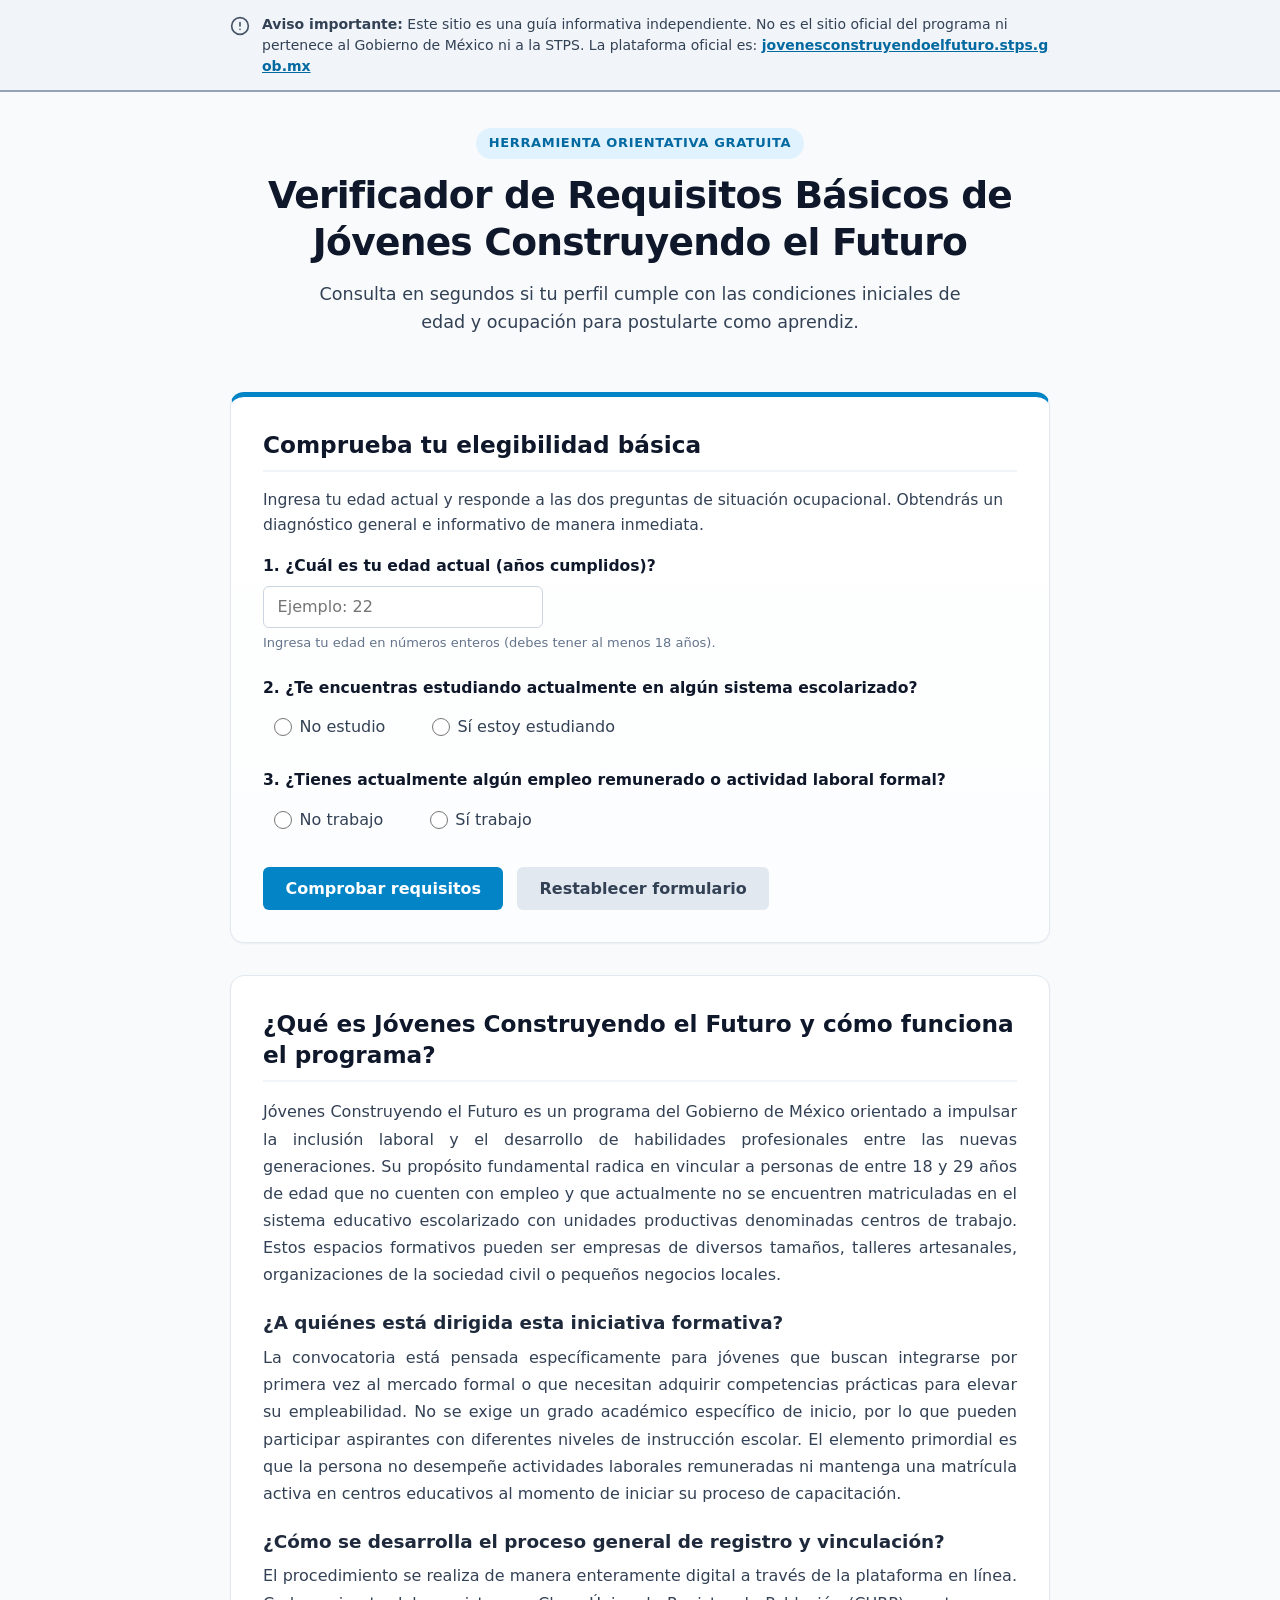
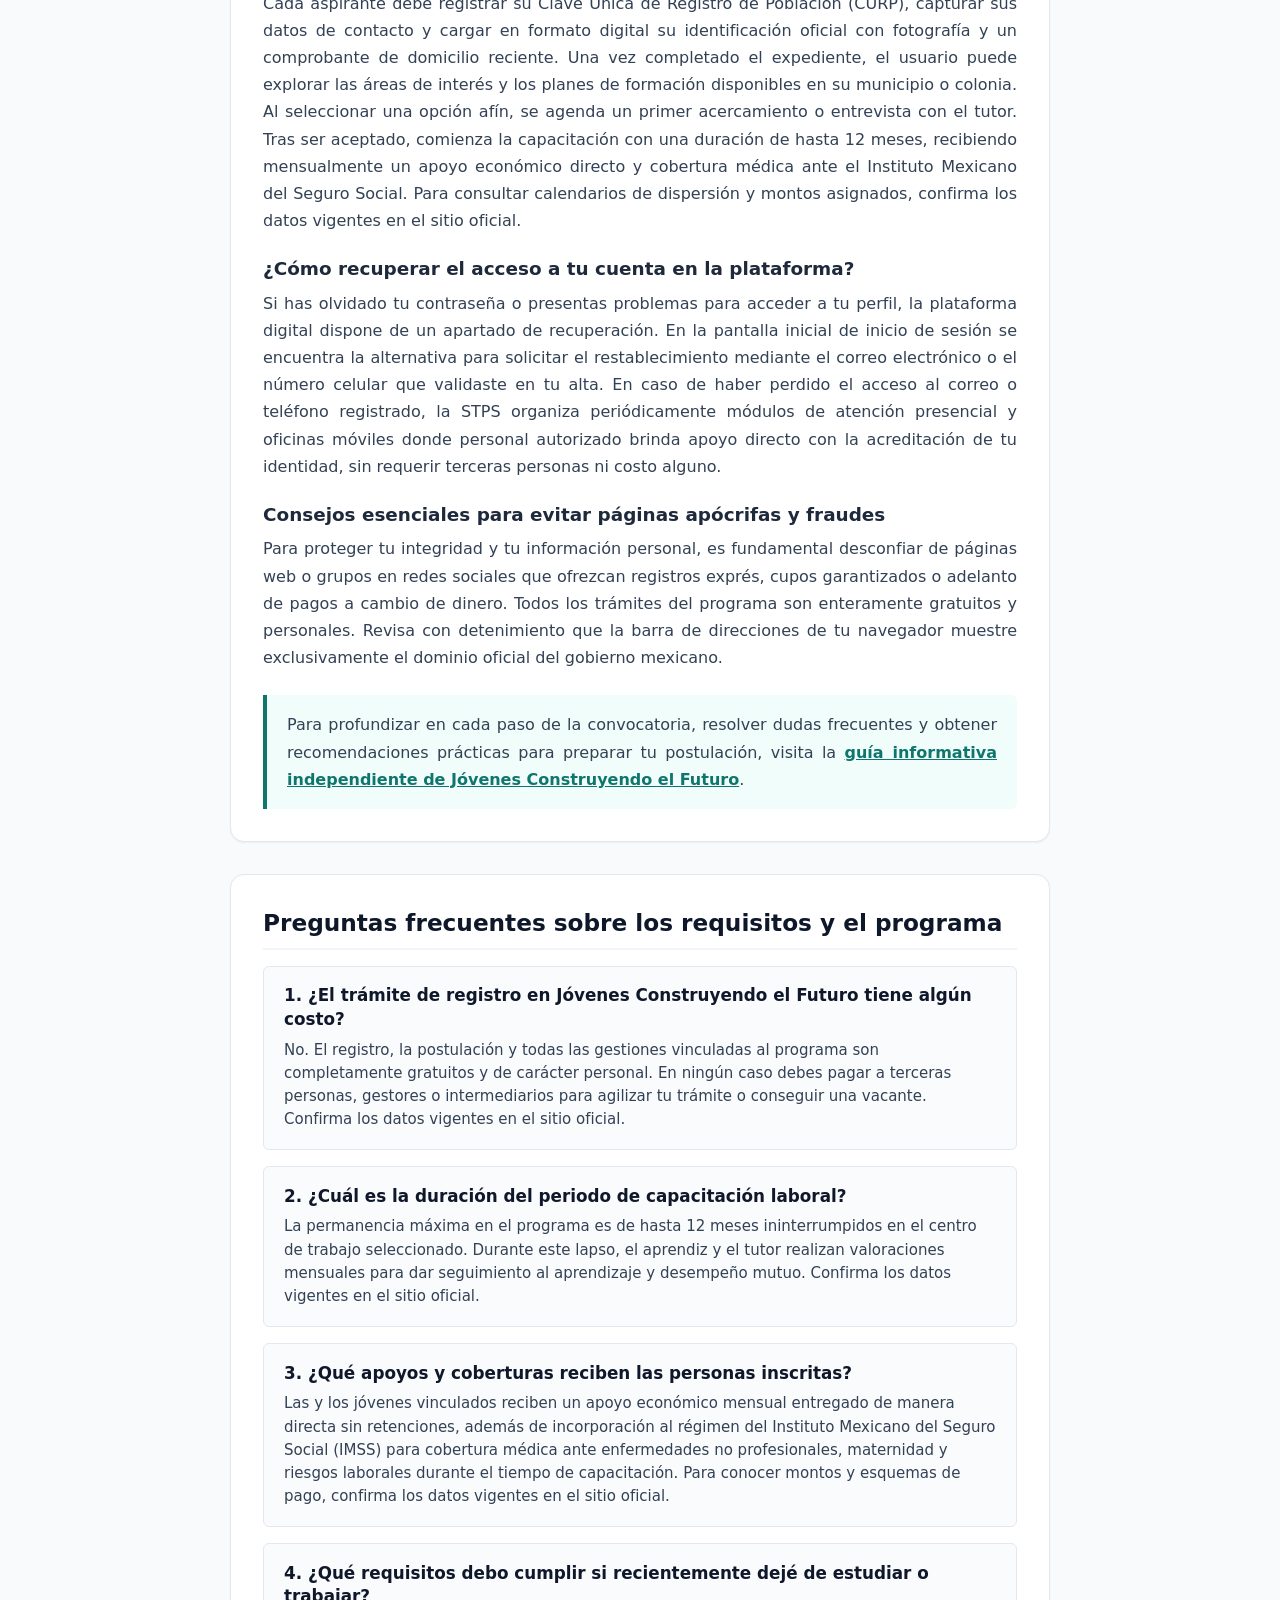
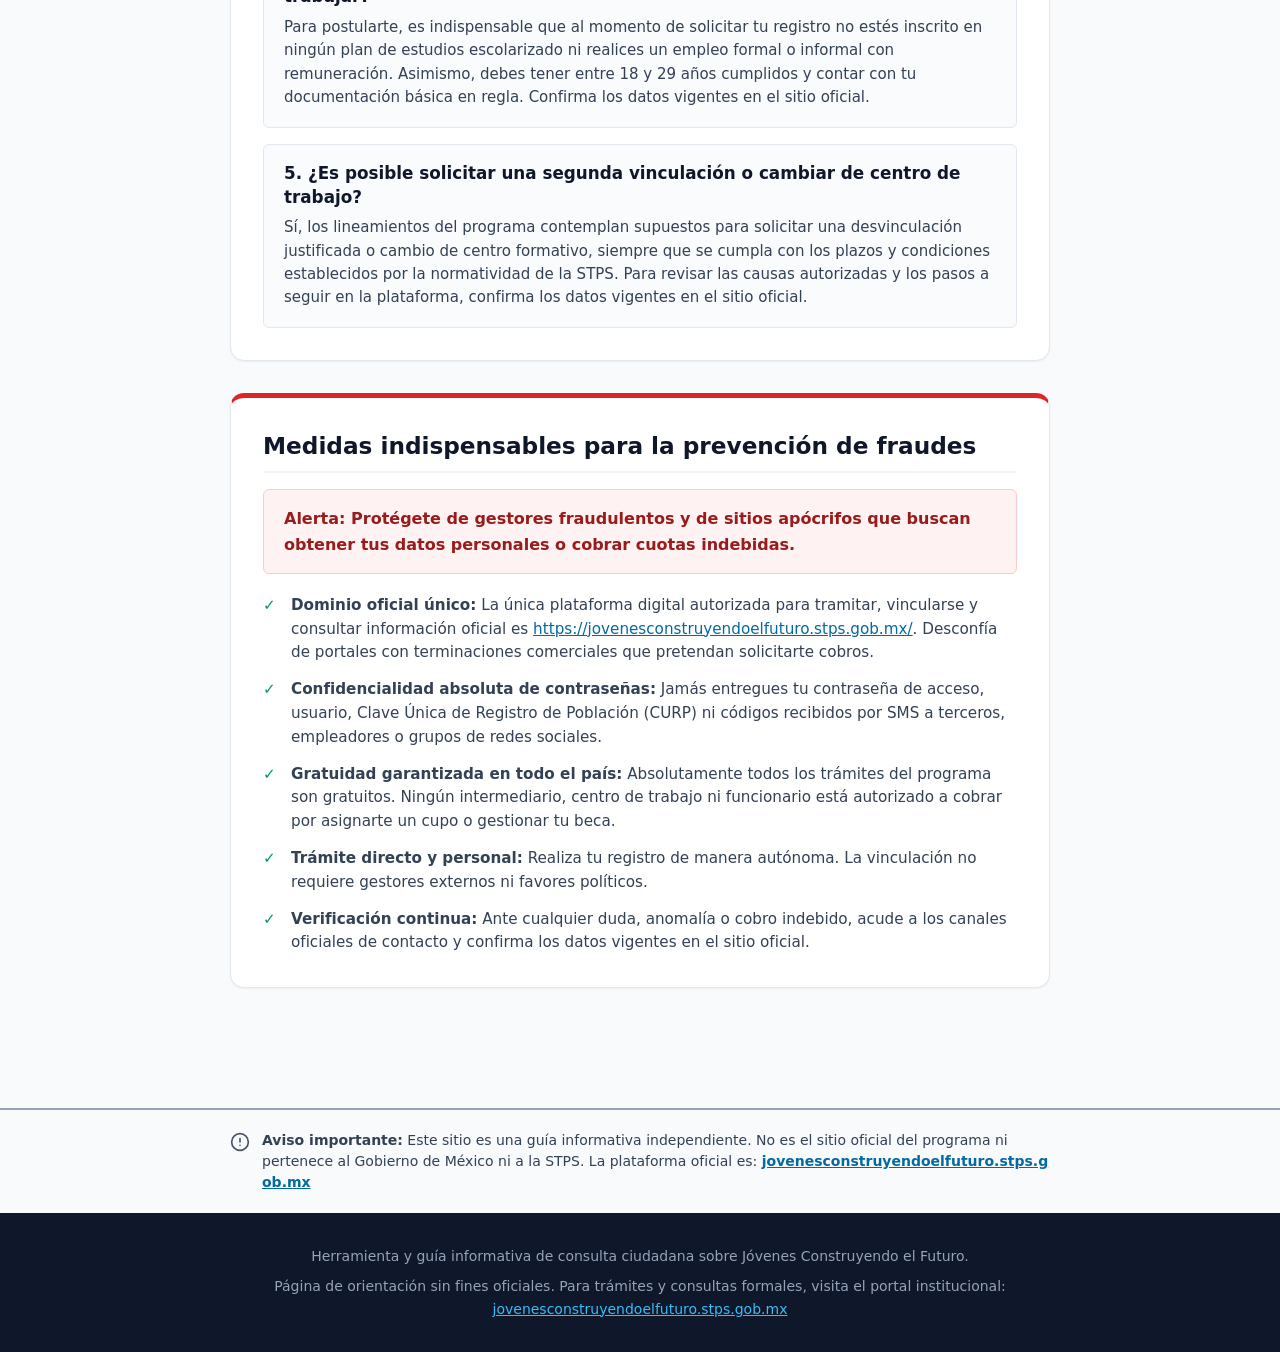
==== index.html @ 76d11125 "Publicacion inicial: verificador de requisitos y guia informativa de JCF" ====
<!DOCTYPE html>
<html lang="es">
<head>
  <meta charset="UTF-8">
  <meta name="viewport" content="width=device-width, initial-scale=1.0">
  <title>Verificador de Requisitos - Jóvenes Construyendo el Futuro</title>
  <meta name="description" content="Comprueba si cumples los requisitos básicos por edad y ocupación para Jóvenes Construyendo el Futuro con esta herramienta informativa y guía paso a paso.">
  <meta name="robots" content="index, follow">
  <link rel="canonical" href="https://jovenesconstruyendoelfuturo.github.io/guia-jovenes-construyendo-el-futuro/">

  <!-- Metadatos Open Graph para redes sociales -->
  <meta property="og:locale" content="es_MX">
  <meta property="og:type" content="website">
  <meta property="og:title" content="Verificador de Requisitos - Jóvenes Construyendo el Futuro">
  <meta property="og:description" content="Comprueba si cumples los requisitos básicos por edad y ocupación para Jóvenes Construyendo el Futuro con esta herramienta informativa y guía paso a paso.">
  <meta property="og:url" content="https://jovenesconstruyendoelfuturo.github.io/guia-jovenes-construyendo-el-futuro/">
  <meta property="og:site_name" content="Guía Independiente de Jóvenes Construyendo el Futuro">

  <link rel="stylesheet" href="style.css">
</head>
<body>

  <!-- Aviso Legal Superior Obligatorio -->
  <aside class="disclaimer-banner disclaimer-top" role="complementary" aria-label="Aviso legal inicial">
    <div class="container">
      <div class="disclaimer-content">
        <svg class="disclaimer-icon" viewBox="0 0 24 24" fill="none" stroke="currentColor" stroke-width="2" stroke-linecap="round" stroke-linejoin="round" aria-hidden="true">
          <circle cx="12" cy="12" r="10"></circle>
          <line x1="12" y1="8" x2="12" y2="12"></line>
          <line x1="12" y1="16" x2="12.01" y2="16"></line>
        </svg>
        <p><strong>Aviso importante:</strong> Este sitio es una guía informativa independiente. No es el sitio oficial del programa ni pertenece al Gobierno de México ni a la STPS. La plataforma oficial es: <a href="https://jovenesconstruyendoelfuturo.stps.gob.mx/" target="_blank" rel="noopener noreferrer">jovenesconstruyendoelfuturo.stps.gob.mx</a></p>
      </div>
    </div>
  </aside>

  <!-- Encabezado Principal -->
  <header class="site-header">
    <div class="container">
      <span class="badge-tag">Herramienta Orientativa Gratuita</span>
      <h1>Verificador de Requisitos Básicos de Jóvenes Construyendo el Futuro</h1>
      <p class="lead">Consulta en segundos si tu perfil cumple con las condiciones iniciales de edad y ocupación para postularte como aprendiz.</p>
    </div>
  </header>

  <!-- Contenido Principal -->
  <main class="site-main">
    <div class="container">

      <!-- Herramienta Interactiva -->
      <section class="content-card tool-card" id="herramienta-verificador" aria-labelledby="titulo-verificador">
        <h2 id="titulo-verificador">Comprueba tu elegibilidad básica</h2>
        <p class="tool-intro">Ingresa tu edad actual y responde a las dos preguntas de situación ocupacional. Obtendrás un diagnóstico general e informativo de manera inmediata.</p>

        <form id="form-verificador" novalidate>
          <div class="form-group">
            <label for="edad" class="form-label">1. ¿Cuál es tu edad actual (años cumplidos)?</label>
            <input type="number" id="edad" name="edad" class="form-input" min="1" max="110" placeholder="Ejemplo: 22" required>
            <span class="form-hint">Ingresa tu edad en números enteros (debes tener al menos 18 años).</span>
          </div>

          <div class="form-group">
            <label class="form-label">2. ¿Te encuentras estudiando actualmente en algún sistema escolarizado?</label>
            <div class="radio-group" role="radiogroup" aria-label="Pregunta sobre estudios actuales">
              <label class="radio-label" for="estudia-no">
                <input type="radio" id="estudia-no" name="estudia" value="no" required> No estudio
              </label>
              <label class="radio-label" for="estudia-si">
                <input type="radio" id="estudia-si" name="estudia" value="si" required> Sí estoy estudiando
              </label>
            </div>
          </div>

          <div class="form-group">
            <label class="form-label">3. ¿Tienes actualmente algún empleo remunerado o actividad laboral formal?</label>
            <div class="radio-group" role="radiogroup" aria-label="Pregunta sobre empleo actual">
              <label class="radio-label" for="trabaja-no">
                <input type="radio" id="trabaja-no" name="trabaja" value="no" required> No trabajo
              </label>
              <label class="radio-label" for="trabaja-si">
                <input type="radio" id="trabaja-si" name="trabaja" value="si" required> Sí trabajo
              </label>
            </div>
          </div>

          <div class="form-actions">
            <button type="submit" class="btn btn-primary" id="btn-comprobar">Comprobar requisitos</button>
            <button type="button" class="btn btn-secondary" id="btn-limpiar">Restablecer formulario</button>
          </div>
        </form>

        <div id="resultado" class="resultado-box" aria-live="polite" hidden></div>
      </section>

      <!-- Guía Explicativa Detallada -->
      <article class="content-card" id="guia-programa" aria-labelledby="titulo-guia">
        <h2 id="titulo-guia">¿Qué es Jóvenes Construyendo el Futuro y cómo funciona el programa?</h2>
        <div class="explainer-text">
          <p>
            Jóvenes Construyendo el Futuro es un programa del Gobierno de México orientado a impulsar la inclusión laboral y el desarrollo de habilidades profesionales entre las nuevas generaciones. Su propósito fundamental radica en vincular a personas de entre 18 y 29 años de edad que no cuenten con empleo y que actualmente no se encuentren matriculadas en el sistema educativo escolarizado con unidades productivas denominadas centros de trabajo. Estos espacios formativos pueden ser empresas de diversos tamaños, talleres artesanales, organizaciones de la sociedad civil o pequeños negocios locales.
          </p>

          <h3>¿A quiénes está dirigida esta iniciativa formativa?</h3>
          <p>
            La convocatoria está pensada específicamente para jóvenes que buscan integrarse por primera vez al mercado formal o que necesitan adquirir competencias prácticas para elevar su empleabilidad. No se exige un grado académico específico de inicio, por lo que pueden participar aspirantes con diferentes niveles de instrucción escolar. El elemento primordial es que la persona no desempeñe actividades laborales remuneradas ni mantenga una matrícula activa en centros educativos al momento de iniciar su proceso de capacitación.
          </p>

          <h3>¿Cómo se desarrolla el proceso general de registro y vinculación?</h3>
          <p>
            El procedimiento se realiza de manera enteramente digital a través de la plataforma en línea. Cada aspirante debe registrar su Clave Única de Registro de Población (CURP), capturar sus datos de contacto y cargar en formato digital su identificación oficial con fotografía y un comprobante de domicilio reciente. Una vez completado el expediente, el usuario puede explorar las áreas de interés y los planes de formación disponibles en su municipio o colonia. Al seleccionar una opción afín, se agenda un primer acercamiento o entrevista con el tutor. Tras ser aceptado, comienza la capacitación con una duración de hasta 12 meses, recibiendo mensualmente un apoyo económico directo y cobertura médica ante el Instituto Mexicano del Seguro Social. Para consultar calendarios de dispersión y montos asignados, confirma los datos vigentes en el sitio oficial.
          </p>

          <h3>¿Cómo recuperar el acceso a tu cuenta en la plataforma?</h3>
          <p>
            Si has olvidado tu contraseña o presentas problemas para acceder a tu perfil, la plataforma digital dispone de un apartado de recuperación. En la pantalla inicial de inicio de sesión se encuentra la alternativa para solicitar el restablecimiento mediante el correo electrónico o el número celular que validaste en tu alta. En caso de haber perdido el acceso al correo o teléfono registrado, la STPS organiza periódicamente módulos de atención presencial y oficinas móviles donde personal autorizado brinda apoyo directo con la acreditación de tu identidad, sin requerir terceras personas ni costo alguno.
          </p>

          <h3>Consejos esenciales para evitar páginas apócrifas y fraudes</h3>
          <p>
            Para proteger tu integridad y tu información personal, es fundamental desconfiar de páginas web o grupos en redes sociales que ofrezcan registros exprés, cupos garantizados o adelanto de pagos a cambio de dinero. Todos los trámites del programa son enteramente gratuitos y personales. Revisa con detenimiento que la barra de direcciones de tu navegador muestre exclusivamente el dominio oficial del gobierno mexicano.
          </p>

          <p class="external-guide-notice">
            Para profundizar en cada paso de la convocatoria, resolver dudas frecuentes y obtener recomendaciones prácticas para preparar tu postulación, visita la <a href="https://jovenesconstruyendoelfuturoguia.com.mx/">guía informativa independiente de Jóvenes Construyendo el Futuro</a>.
          </p>
        </div>
      </article>

      <!-- Preguntas Frecuentes (FAQ) -->
      <section class="content-card" id="preguntas-frecuentes" aria-labelledby="titulo-faq">
        <h2 id="titulo-faq">Preguntas frecuentes sobre los requisitos y el programa</h2>
        <div class="faq-list">
          <article class="faq-item">
            <h3>1. ¿El trámite de registro en Jóvenes Construyendo el Futuro tiene algún costo?</h3>
            <p>No. El registro, la postulación y todas las gestiones vinculadas al programa son completamente gratuitos y de carácter personal. En ningún caso debes pagar a terceras personas, gestores o intermediarios para agilizar tu trámite o conseguir una vacante. Confirma los datos vigentes en el sitio oficial.</p>
          </article>

          <article class="faq-item">
            <h3>2. ¿Cuál es la duración del periodo de capacitación laboral?</h3>
            <p>La permanencia máxima en el programa es de hasta 12 meses ininterrumpidos en el centro de trabajo seleccionado. Durante este lapso, el aprendiz y el tutor realizan valoraciones mensuales para dar seguimiento al aprendizaje y desempeño mutuo. Confirma los datos vigentes en el sitio oficial.</p>
          </article>

          <article class="faq-item">
            <h3>3. ¿Qué apoyos y coberturas reciben las personas inscritas?</h3>
            <p>Las y los jóvenes vinculados reciben un apoyo económico mensual entregado de manera directa sin retenciones, además de incorporación al régimen del Instituto Mexicano del Seguro Social (IMSS) para cobertura médica ante enfermedades no profesionales, maternidad y riesgos laborales durante el tiempo de capacitación. Para conocer montos y esquemas de pago, confirma los datos vigentes en el sitio oficial.</p>
          </article>

          <article class="faq-item">
            <h3>4. ¿Qué requisitos debo cumplir si recientemente dejé de estudiar o trabajar?</h3>
            <p>Para postularte, es indispensable que al momento de solicitar tu registro no estés inscrito en ningún plan de estudios escolarizado ni realices un empleo formal o informal con remuneración. Asimismo, debes tener entre 18 y 29 años cumplidos y contar con tu documentación básica en regla. Confirma los datos vigentes en el sitio oficial.</p>
          </article>

          <article class="faq-item">
            <h3>5. ¿Es posible solicitar una segunda vinculación o cambiar de centro de trabajo?</h3>
            <p>Sí, los lineamientos del programa contemplan supuestos para solicitar una desvinculación justificada o cambio de centro formativo, siempre que se cumpla con los plazos y condiciones establecidos por la normatividad de la STPS. Para revisar las causas autorizadas y los pasos a seguir en la plataforma, confirma los datos vigentes en el sitio oficial.</p>
          </article>
        </div>
      </section>

      <!-- Prevención de Fraudes -->
      <section class="content-card fraud-card" id="prevencion-fraudes" aria-labelledby="titulo-fraude">
        <h2 id="titulo-fraude">Medidas indispensables para la prevención de fraudes</h2>
        <div class="fraud-alert-box">
          <p>Alerta: Protégete de gestores fraudulentos y de sitios apócrifos que buscan obtener tus datos personales o cobrar cuotas indebidas.</p>
        </div>
        <ul class="security-points">
          <li><strong>Dominio oficial único:</strong> La única plataforma digital autorizada para tramitar, vincularse y consultar información oficial es <a href="https://jovenesconstruyendoelfuturo.stps.gob.mx/" target="_blank" rel="noopener noreferrer">https://jovenesconstruyendoelfuturo.stps.gob.mx/</a>. Desconfía de portales con terminaciones comerciales que pretendan solicitarte cobros.</li>
          <li><strong>Confidencialidad absoluta de contraseñas:</strong> Jamás entregues tu contraseña de acceso, usuario, Clave Única de Registro de Población (CURP) ni códigos recibidos por SMS a terceros, empleadores o grupos de redes sociales.</li>
          <li><strong>Gratuidad garantizada en todo el país:</strong> Absolutamente todos los trámites del programa son gratuitos. Ningún intermediario, centro de trabajo ni funcionario está autorizado a cobrar por asignarte un cupo o gestionar tu beca.</li>
          <li><strong>Trámite directo y personal:</strong> Realiza tu registro de manera autónoma. La vinculación no requiere gestores externos ni favores políticos.</li>
          <li><strong>Verificación continua:</strong> Ante cualquier duda, anomalía o cobro indebido, acude a los canales oficiales de contacto y confirma los datos vigentes en el sitio oficial.</li>
        </ul>
      </section>

    </div>
  </main>

  <!-- Aviso Legal Inferior Obligatorio -->
  <aside class="disclaimer-banner disclaimer-bottom" role="complementary" aria-label="Aviso legal final">
    <div class="container">
      <div class="disclaimer-content">
        <svg class="disclaimer-icon" viewBox="0 0 24 24" fill="none" stroke="currentColor" stroke-width="2" stroke-linecap="round" stroke-linejoin="round" aria-hidden="true">
          <circle cx="12" cy="12" r="10"></circle>
          <line x1="12" y1="8" x2="12" y2="12"></line>
          <line x1="12" y1="16" x2="12.01" y2="16"></line>
        </svg>
        <p><strong>Aviso importante:</strong> Este sitio es una guía informativa independiente. No es el sitio oficial del programa ni pertenece al Gobierno de México ni a la STPS. La plataforma oficial es: <a href="https://jovenesconstruyendoelfuturo.stps.gob.mx/" target="_blank" rel="noopener noreferrer">jovenesconstruyendoelfuturo.stps.gob.mx</a></p>
      </div>
    </div>
  </aside>

  <!-- Pie de Página -->
  <footer class="site-footer">
    <div class="container">
      <p>Herramienta y guía informativa de consulta ciudadana sobre Jóvenes Construyendo el Futuro.</p>
      <p>Página de orientación sin fines oficiales. Para trámites y consultas formales, visita el portal institucional: <a href="https://jovenesconstruyendoelfuturo.stps.gob.mx/" target="_blank" rel="noopener noreferrer">jovenesconstruyendoelfuturo.stps.gob.mx</a></p>
    </div>
  </footer>

  <!-- Script Vanilla JavaScript sin librerías externas -->
  <script>
    (function() {
      'use strict';

      var form = document.getElementById('form-verificador');
      var edadInput = document.getElementById('edad');
      var resultadoBox = document.getElementById('resultado');
      var btnLimpiar = document.getElementById('btn-limpiar');

      if (!form || !edadInput || !resultadoBox) return;

      form.addEventListener('submit', function(e) {
        e.preventDefault();

        var edadVal = parseInt(edadInput.value.trim(), 10);
        var estudiaEl = document.querySelector('input[name="estudia"]:checked');
        var trabajaEl = document.querySelector('input[name="trabaja"]:checked');

        if (isNaN(edadVal) || edadVal <= 0) {
          mostrarResultado('atencion', 'Por favor, ingresa una edad válida en años cumplidos.', 'Escribe tu edad numérica en el primer campo para poder realizar la comprobación orientativa.');
          edadInput.focus();
          return;
        }

        if (!estudiaEl) {
          mostrarResultado('atencion', 'Falta responder la pregunta sobre estudios.', 'Indica si actualmente te encuentras cursando estudios escolarizados seleccionando Sí o No.');
          return;
        }

        if (!trabajaEl) {
          mostrarResultado('atencion', 'Falta responder la pregunta sobre empleo.', 'Indica si actualmente cuentas con un empleo formal o remunerado seleccionando Sí o No.');
          return;
        }

        var estudia = estudiaEl.value;
        var trabaja = trabajaEl.value;

        // Evaluación de reglas de requisitos
        if (edadVal < 18) {
          mostrarResultado('no-cumple',
            'No cumples con el requisito mínimo de edad',
            'El programa Jóvenes Construyendo el Futuro está dirigido exclusivamente a personas a partir de los 18 años cumplidos. Si estás próximo a cumplirlos, te sugerimos esperar y preparar con anticipación tus documentos oficiales (CURP, identificación y comprobante de domicilio). Recuerda que este resultado es meramente orientativo; confirma los datos vigentes en el sitio oficial.');
        } else if (edadVal > 29) {
          mostrarResultado('no-cumple',
            'Superas el límite de edad del programa',
            'El rango de edad legalmente establecido para participar comprende de los 18 hasta los 29 años cumplidos al momento del registro. Si superas este límite, te recomendamos consultar otras opciones de capacitación y fomento al empleo coordinadas por el Servicio Nacional de Empleo y la STPS. Este resultado es meramente orientativo; confirma los datos vigentes en el sitio oficial.');
        } else if (estudia === 'si' && trabaja === 'si') {
          mostrarResultado('atencion',
            'Condición de ocupación actual no coincidente',
            'Uno de los pilares del programa es apoyar a jóvenes que en este momento no cuenten con empleo y que tampoco se encuentren estudiando. Al manifestar que estudias y trabajas, tu situación no coincide con las bases de la convocatoria. Si tu estatus cambia en el futuro, confirma los datos vigentes en el sitio oficial.');
        } else if (estudia === 'si') {
          mostrarResultado('atencion',
            'Actualmente te encuentras cursando estudios',
            'El esquema de formación en centros de trabajo requiere disponibilidad presencial y está dirigido a jóvenes fuera del sistema educativo escolarizado. Si estás cerca de concluir tus estudios o graduarte, podrás postularte una vez que ya no tengas matrícula activa. Ten en cuenta que este resultado es meramente orientativo; confirma los datos vigentes en el sitio oficial.');
        } else if (trabaja === 'si') {
          mostrarResultado('atencion',
            'Actualmente cuentas con empleo remunerado',
            'El programa tiene como objetivo brindar una oportunidad de vinculación a quienes carecen de un empleo formal o remunerado. Al encontrarte trabajando actualmente, no reúnes el criterio de ocupación requerido. Si en algún momento tu condición laboral cambia, confirma los datos vigentes en el sitio oficial.');
        } else {
          // edadVal entre 18 y 29, no estudia y no trabaja
          mostrarResultado('cumple',
            '¡Aparentemente cumples con el perfil básico inicial!',
            'Cumples con los tres criterios fundamentales de ingreso: tienes entre 18 y 29 años cumplidos y no estás estudiando ni trabajando en este momento. Ten presente que este resultado es exclusivamente orientativo y no garantiza la aceptación o asignación de una vacante. Para continuar tu proceso, deberás contar con tu documentación oficial en regla y formalizar tu registro de manera directa en la plataforma autorizada. Confirma los datos vigentes en el sitio oficial antes de iniciar cualquier trámite.');
        }
      });

      btnLimpiar.addEventListener('click', function() {
        form.reset();
        resultadoBox.hidden = true;
        resultadoBox.className = 'resultado-box';
        resultadoBox.innerHTML = '';
        edadInput.focus();
      });

      function mostrarResultado(tipo, titulo, mensaje) {
        resultadoBox.hidden = false;
        resultadoBox.className = 'resultado-box ' + tipo;
        resultadoBox.innerHTML =
          '<div class="resultado-header">' +
            (tipo === 'cumple' ? '✓ ' : (tipo === 'atencion' ? '⚠ ' : '✕ ')) +
            titulo +
          '</div>' +
          '<div class="resultado-body">' + mensaje + '</div>' +
          '<div class="resultado-disclaimer">Nota informativa: Este resultado es meramente orientativo y carece de validez legal. Los requisitos, convocatorias y trámites deben validarse directamente en <a href="https://jovenesconstruyendoelfuturo.stps.gob.mx/" target="_blank" rel="noopener noreferrer">jovenesconstruyendoelfuturo.stps.gob.mx</a>.</div>';

        resultadoBox.scrollIntoView({ behavior: 'smooth', block: 'nearest' });
      }
    })();
  </script>
</body>
</html>
---- style.css ----
/* ==========================================================================
   Verificador de Requisitos - Jóvenes Construyendo el Futuro
   Estilos CSS puros, accesibles, responsivos y sin librerías externas.
   ========================================================================== */

:root {
  --bg-page: #f8fafc;
  --bg-card: #ffffff;
  --border-light: #e2e8f0;
  --border-medium: #cbd5e1;
  --text-main: #0f172a;
  --text-secondary: #334155;
  --text-muted: #64748b;
  --color-primary: #0284c7;
  --color-primary-hover: #0369a1;
  --color-accent: #0f766e;
  --color-accent-light: #f0fdfa;
  --banner-bg: #f1f5f9;
  --banner-border: #94a3b8;
  --success-bg: #f0fdf4;
  --success-border: #86efac;
  --success-text: #14532d;
  --warning-bg: #fffbeb;
  --warning-border: #fcd34d;
  --warning-text: #78350f;
  --error-bg: #fef2f2;
  --error-border: #fca5a5;
  --error-text: #7f1d1d;
  --shadow-sm: 0 1px 2px 0 rgba(0, 0, 0, 0.05);
  --shadow-md: 0 4px 6px -1px rgba(0, 0, 0, 0.08), 0 2px 4px -2px rgba(0, 0, 0, 0.06);
  --shadow-lg: 0 10px 15px -3px rgba(0, 0, 0, 0.08), 0 4px 6px -4px rgba(0, 0, 0, 0.04);
  --radius-sm: 6px;
  --radius-md: 10px;
  --radius-lg: 14px;
  --max-width: 860px;
  --font-stack: system-ui, -apple-system, "Segoe UI", Roboto, "Helvetica Neue", Arial, sans-serif;
}

*, *::before, *::after {
  box-sizing: border-box;
  margin: 0;
  padding: 0;
}

html {
  font-family: var(--font-stack);
  font-size: 16px;
  line-height: 1.6;
  color: var(--text-main);
  background-color: var(--bg-page);
  scroll-behavior: smooth;
  -webkit-text-size-adjust: 100%;
}

body {
  min-height: 100vh;
  display: flex;
  flex-direction: column;
}

/* ==========================================================================
   Contenedor y estructura general
   ========================================================================== */

.container {
  width: 100%;
  max-width: var(--max-width);
  margin-left: auto;
  margin-right: auto;
  padding-left: 1.25rem;
  padding-right: 1.25rem;
}

main.site-main {
  flex: 1 0 auto;
  padding-top: 2rem;
  padding-bottom: 3.5rem;
}

/* ==========================================================================
   Avisos legales / Disclaimers (Superior e Inferior)
   ========================================================================== */

.disclaimer-banner {
  background-color: var(--banner-bg);
  border-bottom: 2px solid var(--banner-border);
  padding: 0.85rem 0;
  font-size: 0.875rem;
  color: var(--text-secondary);
}

.disclaimer-banner.disclaimer-bottom {
  border-top: 2px solid var(--banner-border);
  border-bottom: none;
  background-color: #f8fafc;
  padding: 1.25rem 0;
  margin-top: 2rem;
}

.disclaimer-content {
  display: flex;
  align-items: flex-start;
  gap: 0.75rem;
  line-height: 1.5;
}

.disclaimer-icon {
  flex-shrink: 0;
  width: 20px;
  height: 20px;
  margin-top: 2px;
  color: #475569;
}

.disclaimer-banner a {
  color: var(--color-primary-hover);
  text-decoration: underline;
  word-break: break-all;
  font-weight: 600;
}

.disclaimer-banner a:hover,
.disclaimer-banner a:focus-visible {
  color: var(--color-accent);
}

/* ==========================================================================
   Cabecera de la página
   ========================================================================== */

.site-header {
  padding: 2.25rem 0 1.5rem 0;
  text-align: center;
}

.badge-tag {
  display: inline-block;
  padding: 0.3rem 0.8rem;
  background-color: #e0f2fe;
  color: #0369a1;
  font-size: 0.8125rem;
  font-weight: 700;
  text-transform: uppercase;
  letter-spacing: 0.05em;
  border-radius: 9999px;
  margin-bottom: 0.85rem;
}

.site-header h1 {
  font-size: clamp(1.65rem, 4vw, 2.35rem);
  font-weight: 800;
  line-height: 1.25;
  color: #0f172a;
  margin-bottom: 0.85rem;
  letter-spacing: -0.02em;
}

.site-header .lead {
  font-size: 1.1rem;
  color: var(--text-secondary);
  max-width: 680px;
  margin: 0 auto;
}

/* ==========================================================================
   Tarjetas de contenido y secciones
   ========================================================================== */

.content-card {
  background-color: var(--bg-card);
  border: 1px solid var(--border-light);
  border-radius: var(--radius-lg);
  padding: 2rem;
  margin-bottom: 2rem;
  box-shadow: var(--shadow-sm);
  transition: box-shadow 0.2s ease;
}

.content-card:hover {
  box-shadow: var(--shadow-md);
}

.content-card h2 {
  font-size: 1.45rem;
  font-weight: 700;
  color: #0f172a;
  margin-bottom: 1rem;
  line-height: 1.35;
  border-bottom: 2px solid #f1f5f9;
  padding-bottom: 0.6rem;
}

.content-card h3 {
  font-size: 1.15rem;
  font-weight: 600;
  color: #1e293b;
  margin-top: 1.35rem;
  margin-bottom: 0.5rem;
  line-height: 1.4;
}

.content-card p {
  margin-bottom: 1rem;
  color: var(--text-secondary);
}

.content-card p:last-child {
  margin-bottom: 0;
}

/* ==========================================================================
   Herramienta: Verificador interactivo
   ========================================================================== */

.tool-card {
  border-top: 5px solid var(--color-primary);
  background: linear-gradient(to bottom, #ffffff, #fcfdfe);
}

.tool-intro {
  margin-bottom: 1.5rem;
  color: var(--text-secondary);
  font-size: 0.975rem;
}

.form-group {
  margin-bottom: 1.35rem;
}

.form-label {
  display: block;
  font-weight: 600;
  font-size: 0.975rem;
  color: var(--text-main);
  margin-bottom: 0.45rem;
}

.form-input {
  width: 100%;
  max-width: 280px;
  padding: 0.65rem 0.85rem;
  font-size: 1rem;
  font-family: inherit;
  color: var(--text-main);
  background-color: #ffffff;
  border: 1.5px solid var(--border-medium);
  border-radius: var(--radius-sm);
  transition: border-color 0.15s ease, box-shadow 0.15s ease;
}

.form-input:focus {
  outline: none;
  border-color: var(--color-primary);
  box-shadow: 0 0 0 3px rgba(2, 132, 199, 0.2);
}

.form-hint {
  display: block;
  font-size: 0.8125rem;
  color: var(--text-muted);
  margin-top: 0.35rem;
}

.radio-group {
  display: flex;
  gap: 1.5rem;
  margin-top: 0.35rem;
}

.radio-label {
  display: inline-flex;
  align-items: center;
  gap: 0.45rem;
  font-weight: 500;
  color: var(--text-secondary);
  cursor: pointer;
  padding: 0.35rem 0.65rem;
  border-radius: var(--radius-sm);
  border: 1px solid transparent;
  transition: background-color 0.15s ease;
}

.radio-label:hover {
  background-color: #f1f5f9;
}

.radio-label input[type="radio"] {
  width: 18px;
  height: 18px;
  accent-color: var(--color-primary);
  cursor: pointer;
}

.form-actions {
  display: flex;
  flex-wrap: wrap;
  gap: 0.85rem;
  margin-top: 1.75rem;
}

.btn {
  display: inline-flex;
  align-items: center;
  justify-content: center;
  padding: 0.75rem 1.4rem;
  font-size: 1rem;
  font-weight: 600;
  font-family: inherit;
  border-radius: var(--radius-sm);
  cursor: pointer;
  border: none;
  transition: background-color 0.15s ease, transform 0.1s ease, box-shadow 0.15s ease;
}

.btn-primary {
  background-color: var(--color-primary);
  color: #ffffff;
}

.btn-primary:hover {
  background-color: var(--color-primary-hover);
  box-shadow: var(--shadow-sm);
}

.btn-primary:active {
  transform: translateY(1px);
}

.btn-secondary {
  background-color: #e2e8f0;
  color: var(--text-secondary);
}

.btn-secondary:hover {
  background-color: #cbd5e1;
}

/* ==========================================================================
   Caja de resultados del verificador
   ========================================================================== */

.resultado-box {
  margin-top: 1.5rem;
  padding: 1.25rem 1.5rem;
  border-radius: var(--radius-md);
  border-width: 1.5px;
  border-style: solid;
  animation: fadeIn 0.25s ease-in;
}

@keyframes fadeIn {
  from { opacity: 0; transform: translateY(-4px); }
  to { opacity: 1; transform: translateY(0); }
}

.resultado-box.cumple {
  background-color: var(--success-bg);
  border-color: var(--success-border);
  color: var(--success-text);
}

.resultado-box.atencion {
  background-color: var(--warning-bg);
  border-color: var(--warning-border);
  color: var(--warning-text);
}

.resultado-box.no-cumple {
  background-color: var(--error-bg);
  border-color: var(--error-border);
  color: var(--error-text);
}

.resultado-header {
  font-size: 1.15rem;
  font-weight: 700;
  margin-bottom: 0.5rem;
  display: flex;
  align-items: center;
  gap: 0.5rem;
}

.resultado-body {
  font-size: 0.95rem;
  line-height: 1.55;
  margin-bottom: 0.75rem;
}

.resultado-disclaimer {
  font-size: 0.8125rem;
  font-style: italic;
  border-top: 1px dashed currentColor;
  padding-top: 0.5rem;
  opacity: 0.9;
}

/* ==========================================================================
   Sección explicativa y enlace editorial
   ========================================================================== */

.explainer-text p {
  text-align: justify;
  text-justify: inter-word;
  line-height: 1.7;
  font-size: 1rem;
}

.external-guide-notice {
  background-color: var(--color-accent-light);
  border-left: 4px solid var(--color-accent);
  padding: 1rem 1.25rem;
  border-radius: 0 var(--radius-sm) var(--radius-sm) 0;
  margin-top: 1.5rem;
  font-size: 0.975rem;
}

.external-guide-notice a {
  color: var(--color-accent);
  font-weight: 700;
  text-decoration: underline;
}

.external-guide-notice a:hover,
.external-guide-notice a:focus-visible {
  color: #115e59;
}

/* ==========================================================================
   Preguntas frecuentes (FAQ)
   ========================================================================== */

.faq-list {
  display: flex;
  flex-direction: column;
  gap: 1rem;
}

.faq-item {
  border: 1px solid var(--border-light);
  border-radius: var(--radius-sm);
  background-color: #fafbfc;
  padding: 1.1rem 1.25rem;
}

.faq-item h3 {
  font-size: 1.05rem;
  font-weight: 700;
  color: #0f172a;
  margin-top: 0;
  margin-bottom: 0.45rem;
}

.faq-item p {
  font-size: 0.9375rem;
  color: var(--text-secondary);
  line-height: 1.55;
  margin-bottom: 0;
}

/* ==========================================================================
   Sección de Prevención de Fraudes
   ========================================================================== */

.fraud-card {
  border-top: 5px solid #dc2626;
  background: #ffffff;
}

.fraud-alert-box {
  background-color: #fef2f2;
  border: 1px solid #fecaca;
  border-radius: var(--radius-sm);
  padding: 1rem 1.25rem;
  margin-bottom: 1.25rem;
}

.fraud-alert-box p {
  color: #991b1b;
  font-weight: 600;
  margin-bottom: 0;
}

.security-points {
  list-style: none;
  display: flex;
  flex-direction: column;
  gap: 0.85rem;
  margin-top: 1rem;
}

.security-points li {
  position: relative;
  padding-left: 1.75rem;
  font-size: 0.95rem;
  color: var(--text-secondary);
  line-height: 1.55;
}

.security-points li::before {
  content: "✓";
  position: absolute;
  left: 0;
  top: 0;
  color: #059669;
  font-weight: 800;
}

.security-points a {
  color: var(--color-primary-hover);
  text-decoration: underline;
  word-break: break-all;
}

/* ==========================================================================
   Pie de página
   ========================================================================== */

.site-footer {
  background-color: #0f172a;
  color: #94a3b8;
  font-size: 0.875rem;
  padding: 2rem 0;
  text-align: center;
}

.site-footer p {
  margin-bottom: 0.5rem;
}

.site-footer p:last-child {
  margin-bottom: 0;
}

.site-footer a {
  color: #38bdf8;
  text-decoration: underline;
}

.site-footer a:hover,
.site-footer a:focus-visible {
  color: #7dd3fc;
}

/* ==========================================================================
   Accesibilidad y Estados de Foco
   ========================================================================== */

:focus-visible {
  outline: 3px solid var(--color-primary);
  outline-offset: 2px;
}

/* ==========================================================================
   Responsividad móvil
   ========================================================================== */

@media (max-width: 640px) {
  .content-card {
    padding: 1.35rem 1rem;
  }

  .site-header {
    padding: 1.5rem 0 1rem 0;
  }

  .form-input {
    max-width: 100%;
  }

  .radio-group {
    flex-direction: column;
    gap: 0.5rem;
  }

  .form-actions {
    flex-direction: column;
  }

  .btn {
    width: 100%;
  }

  .disclaimer-content {
    flex-direction: column;
    gap: 0.35rem;
  }
}
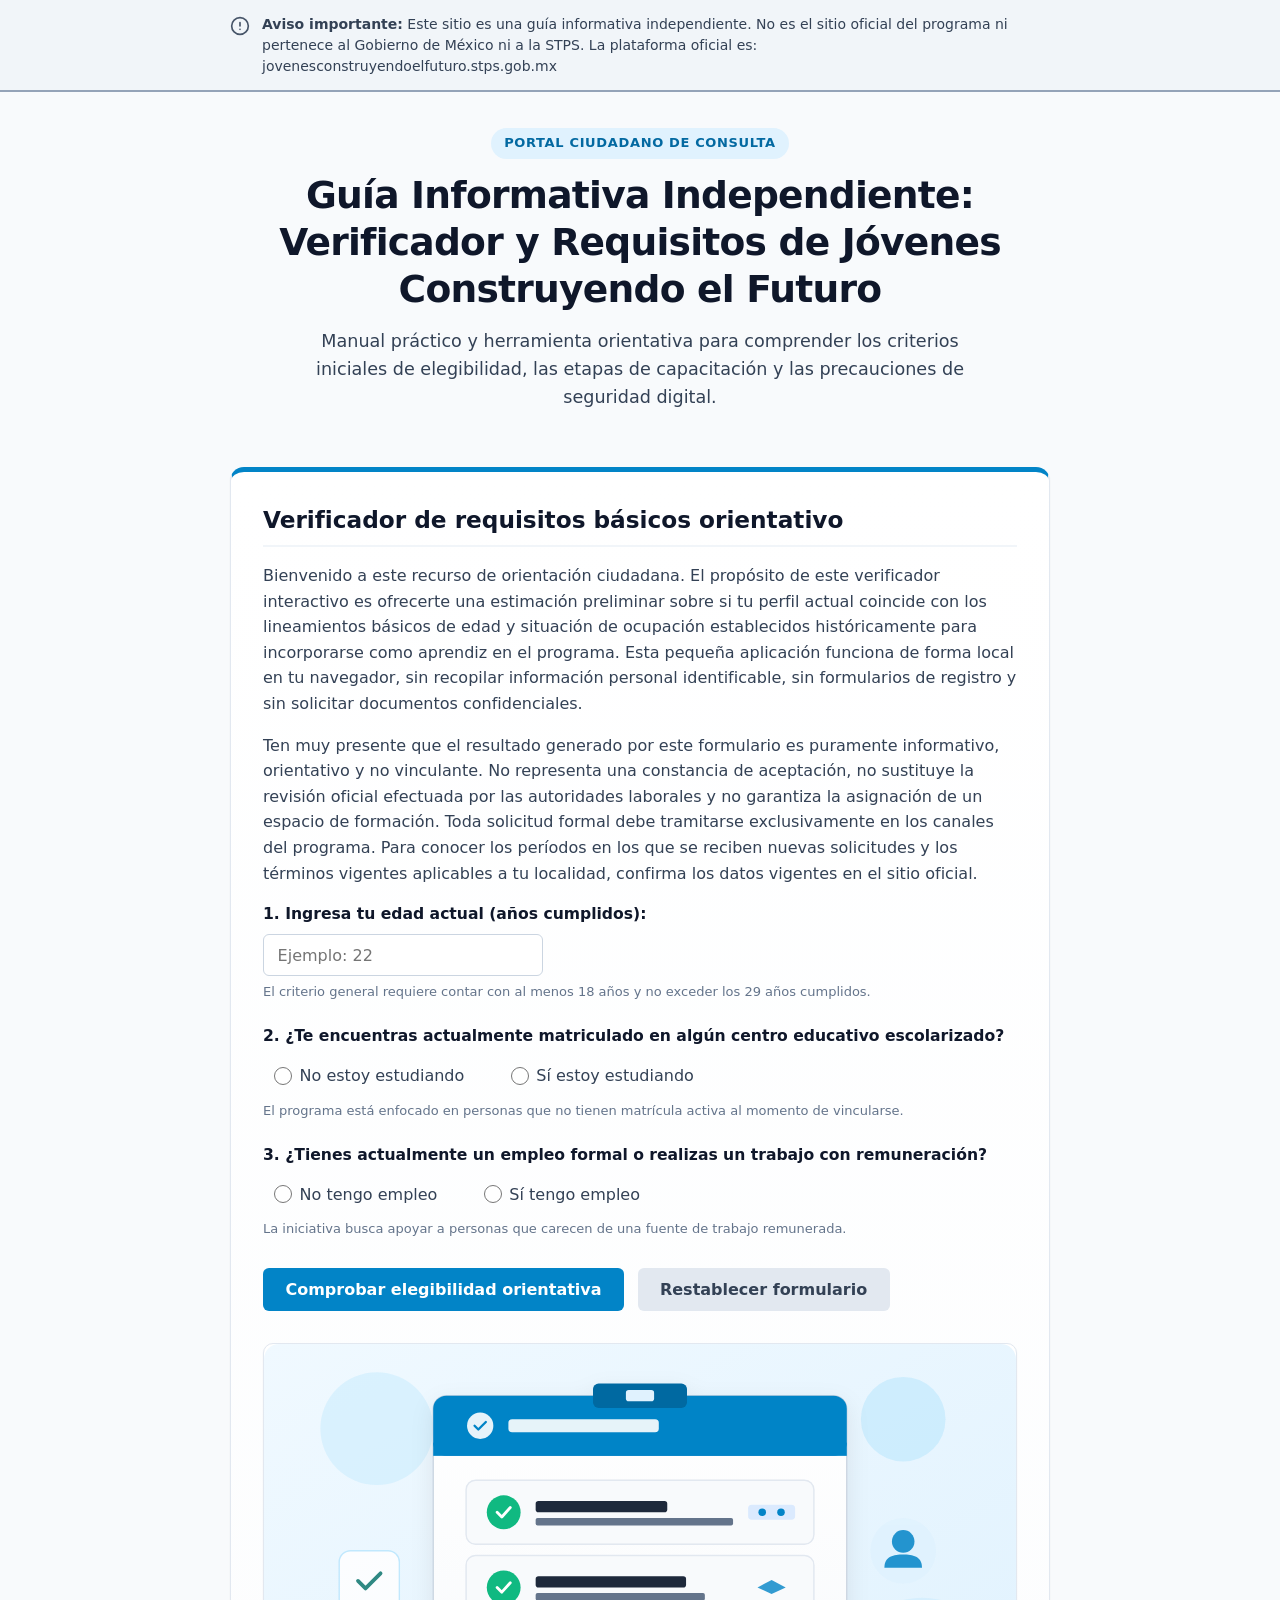
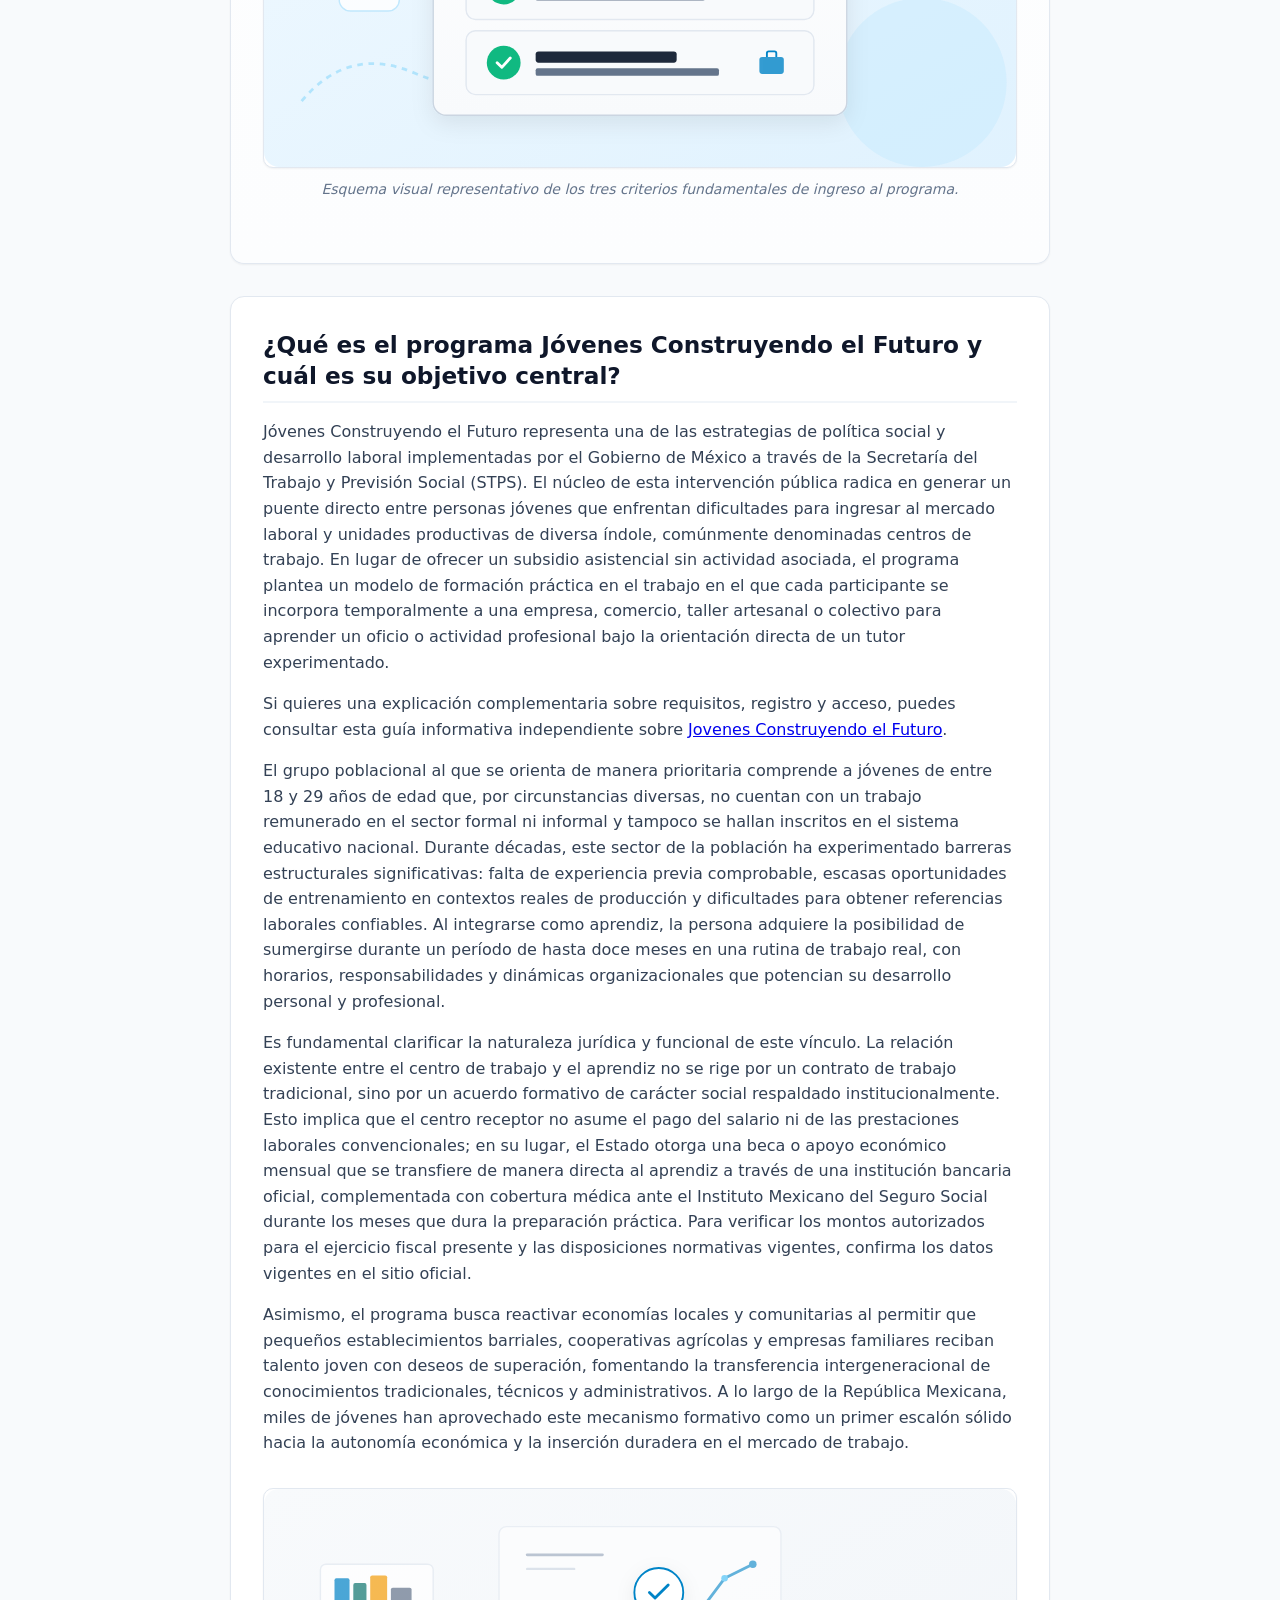
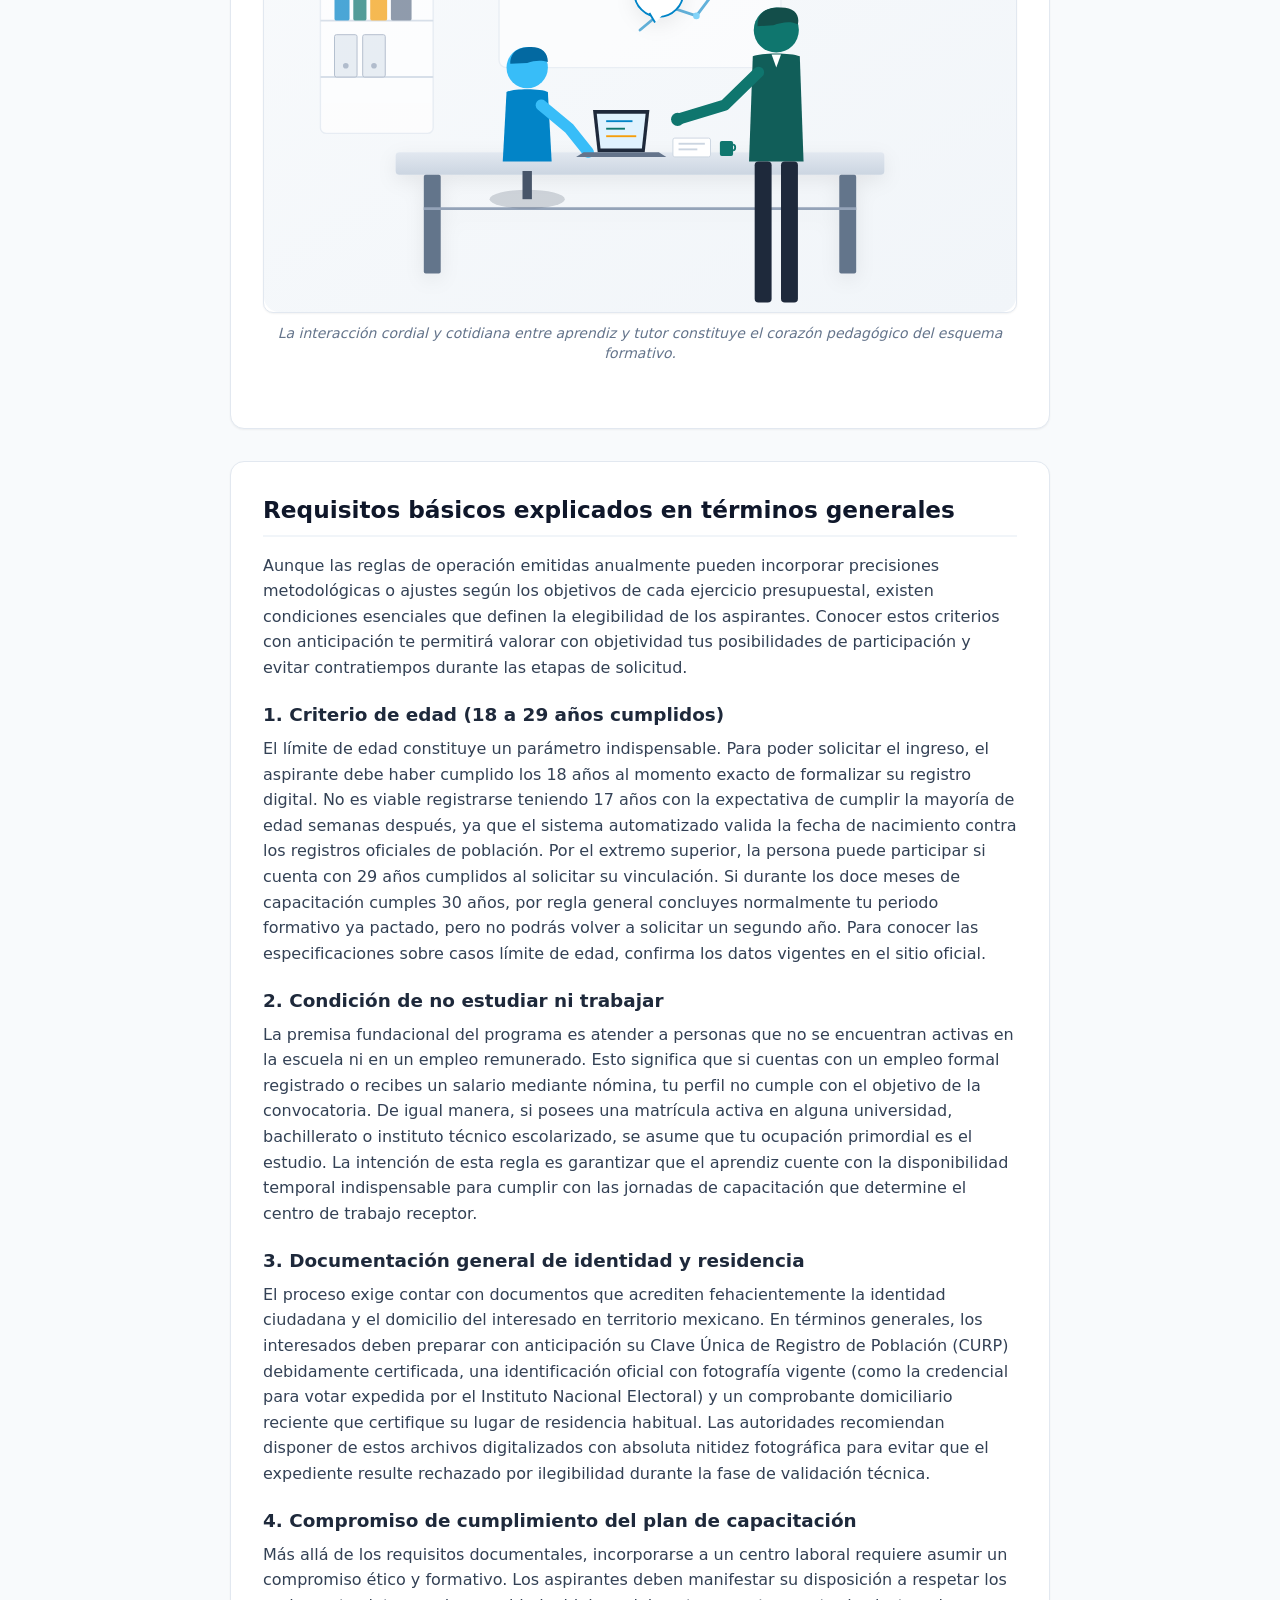
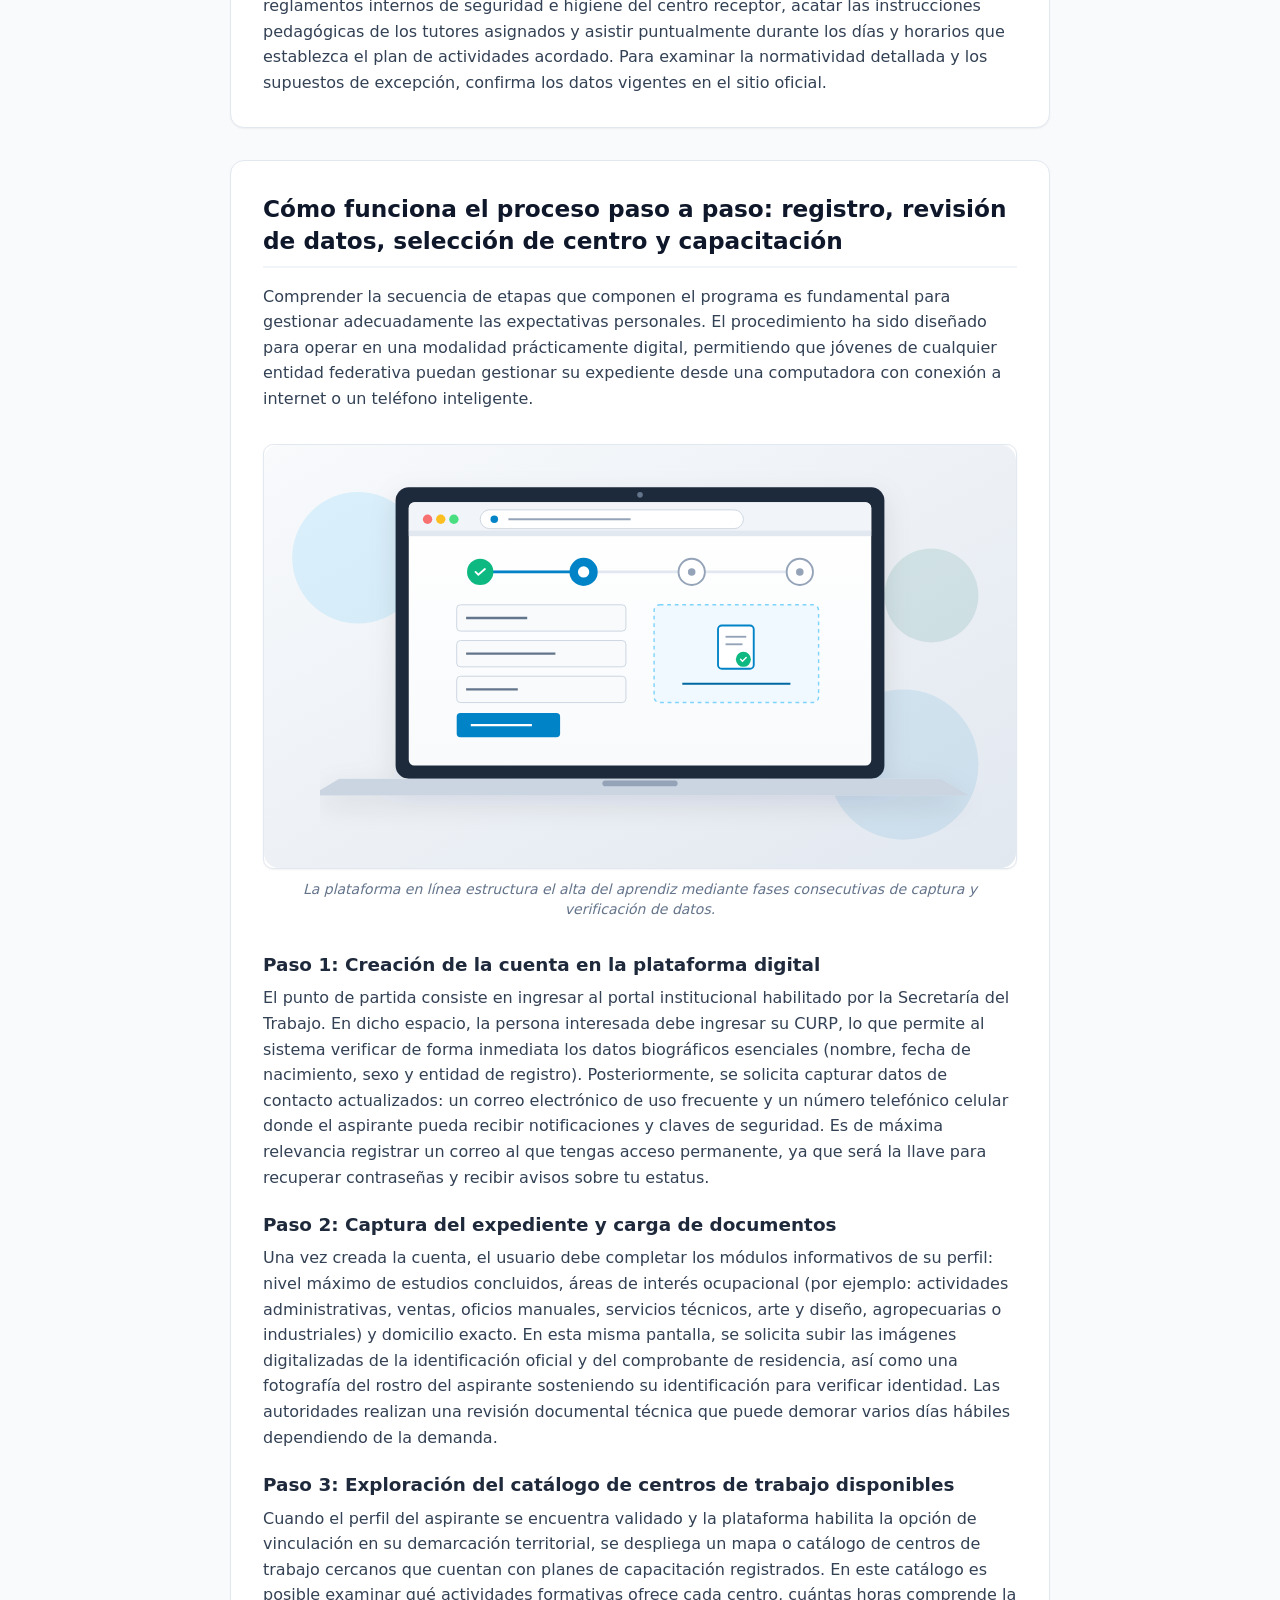
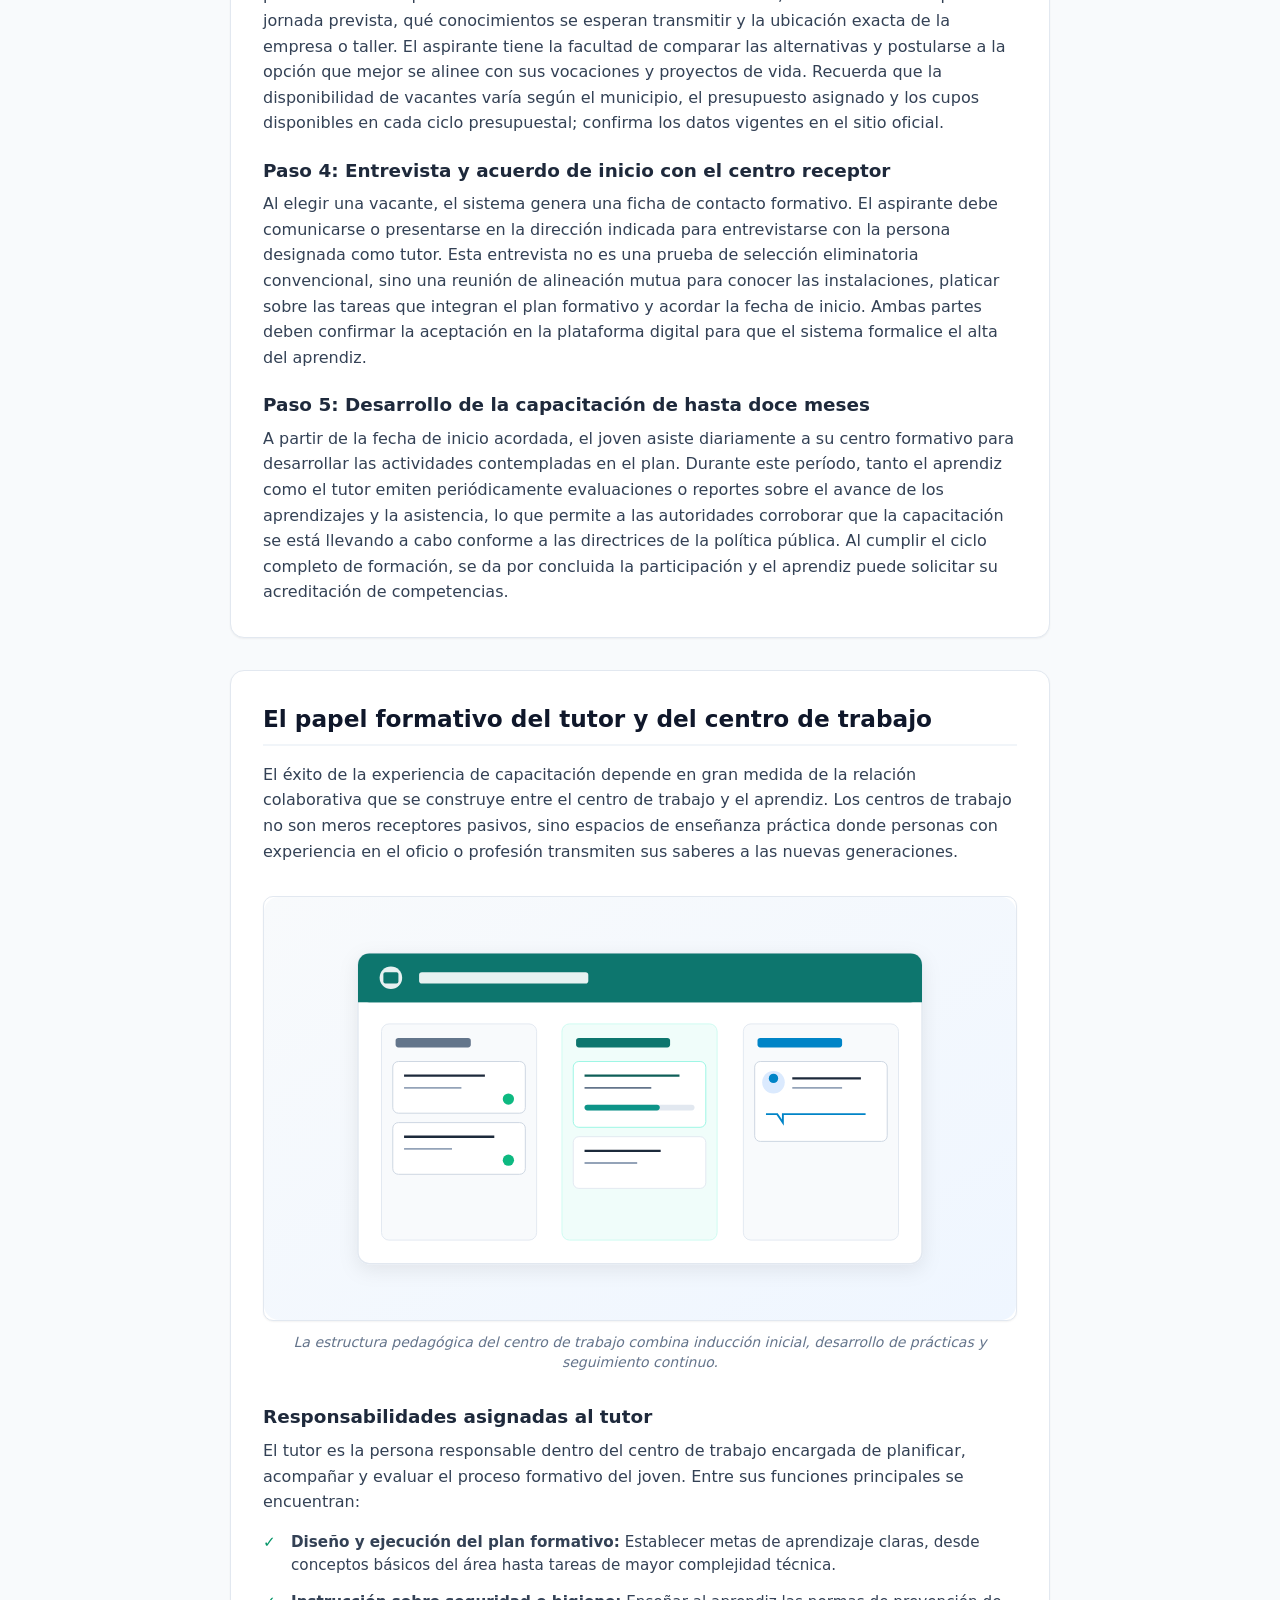
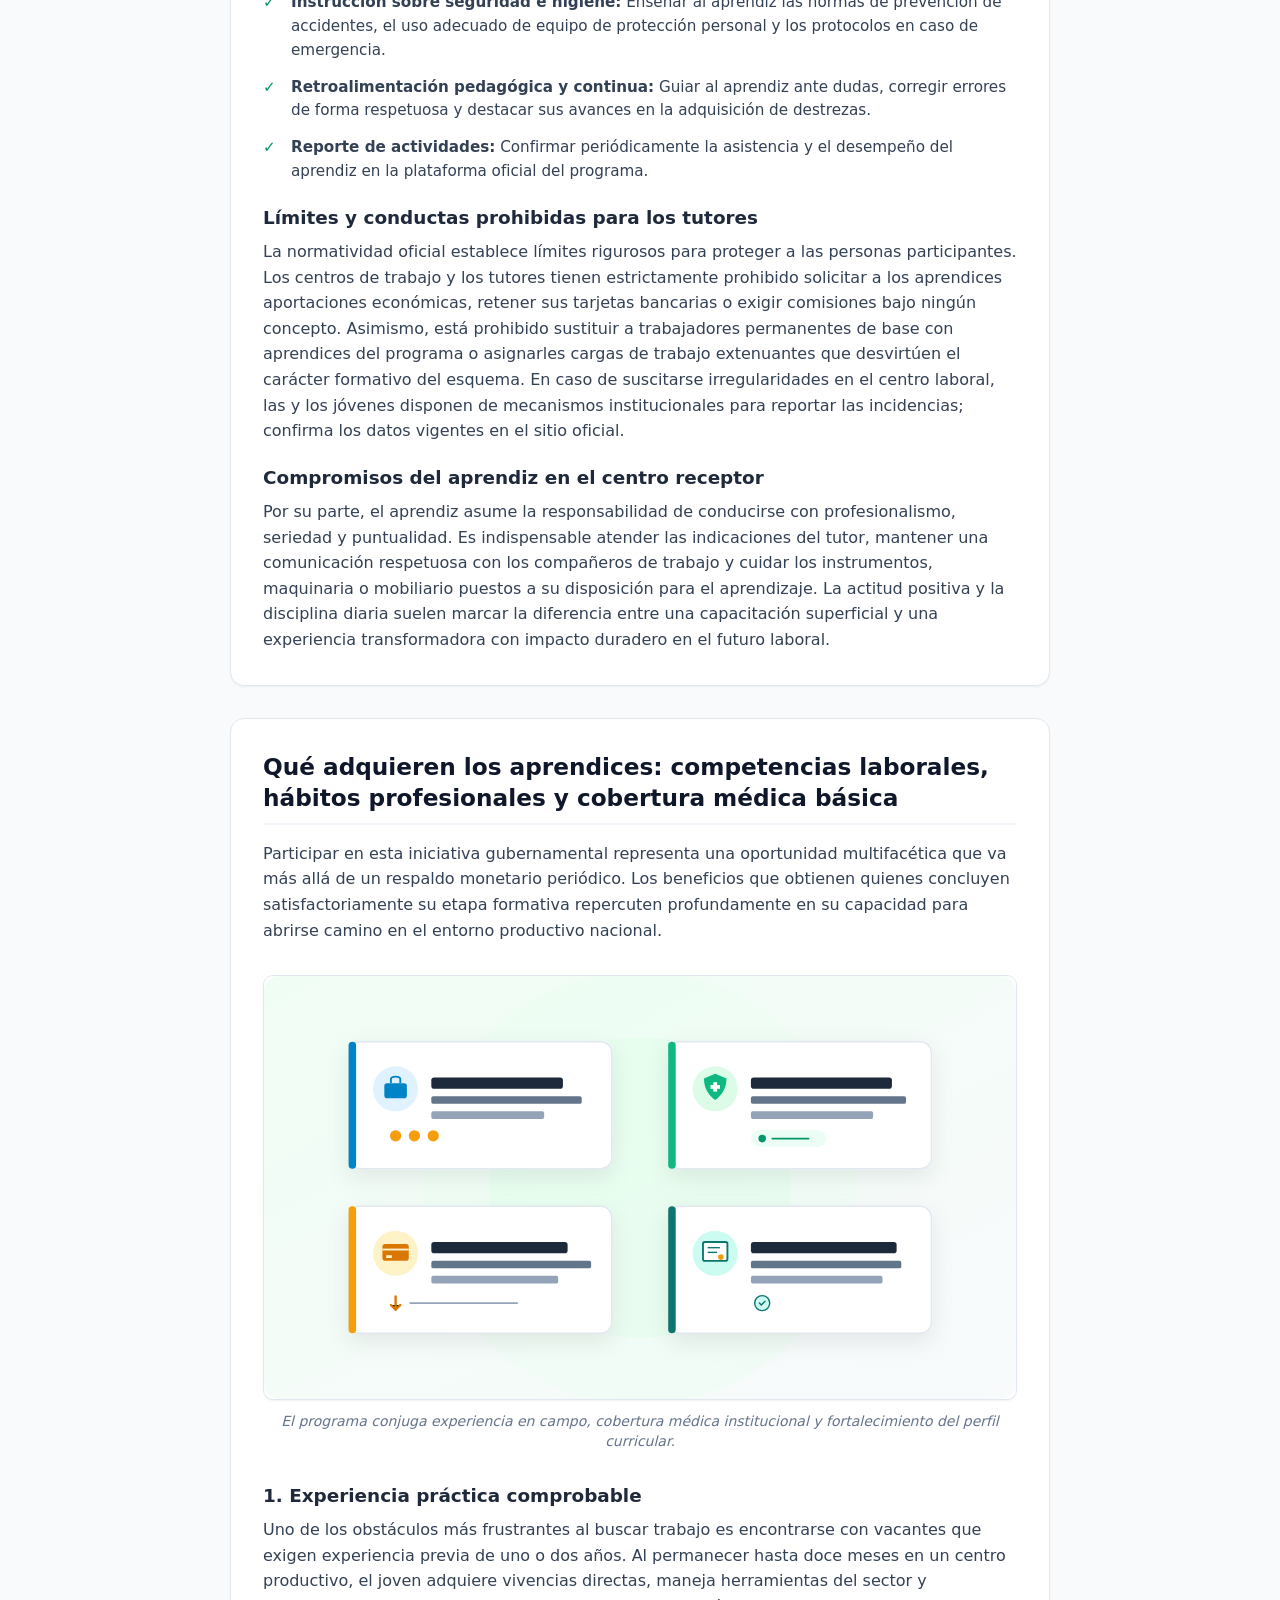
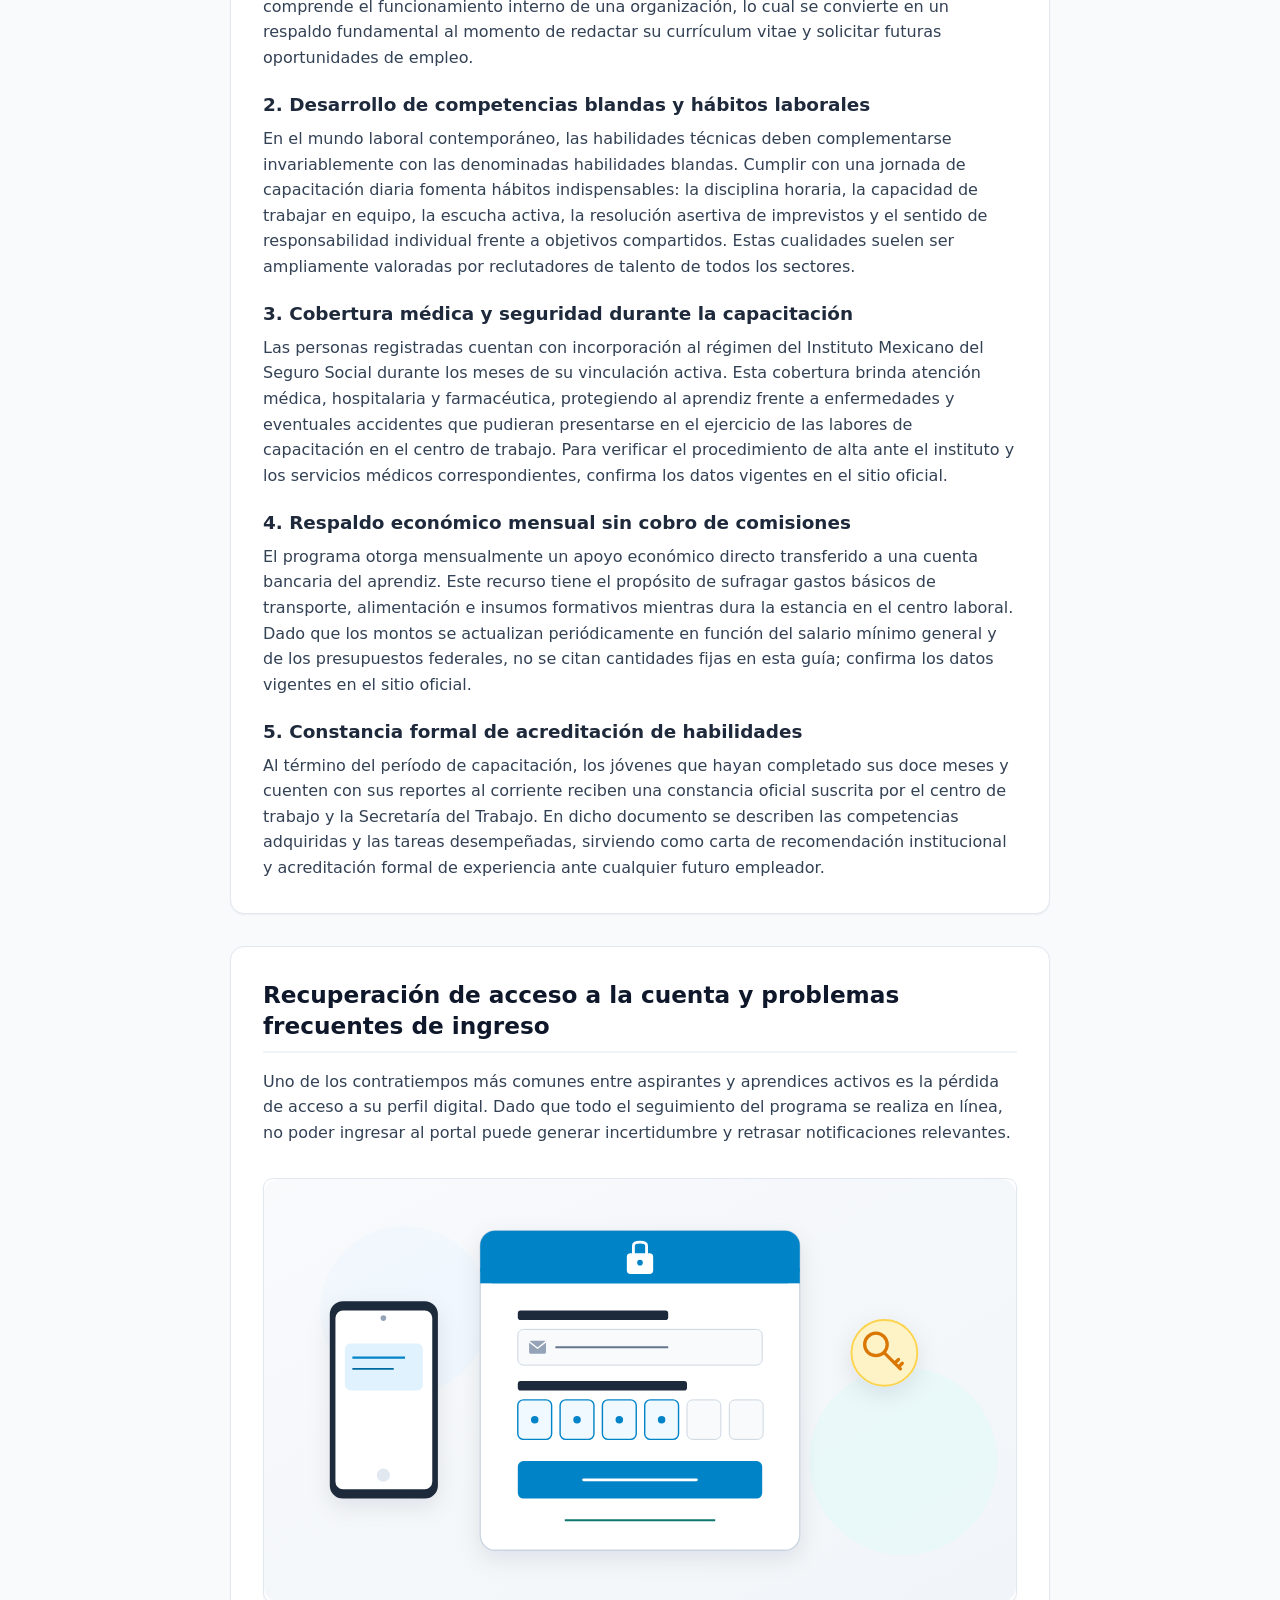
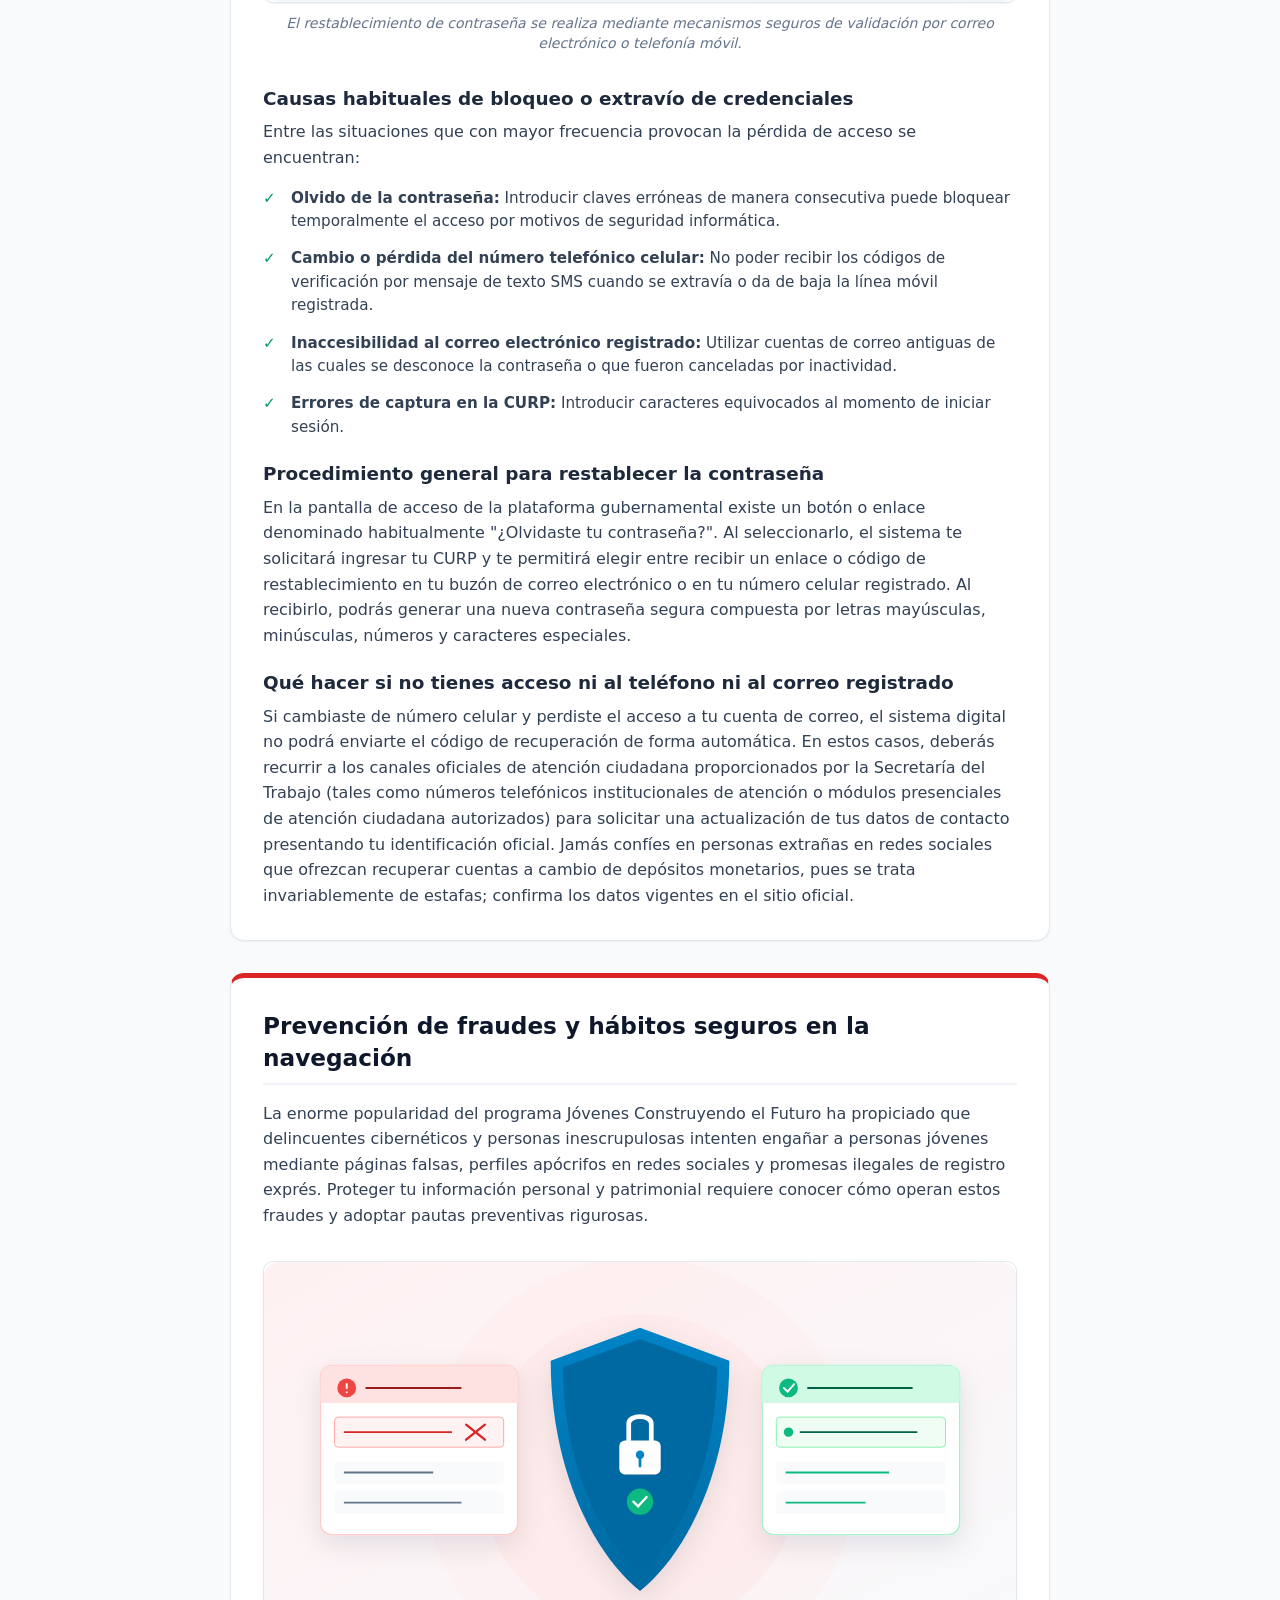
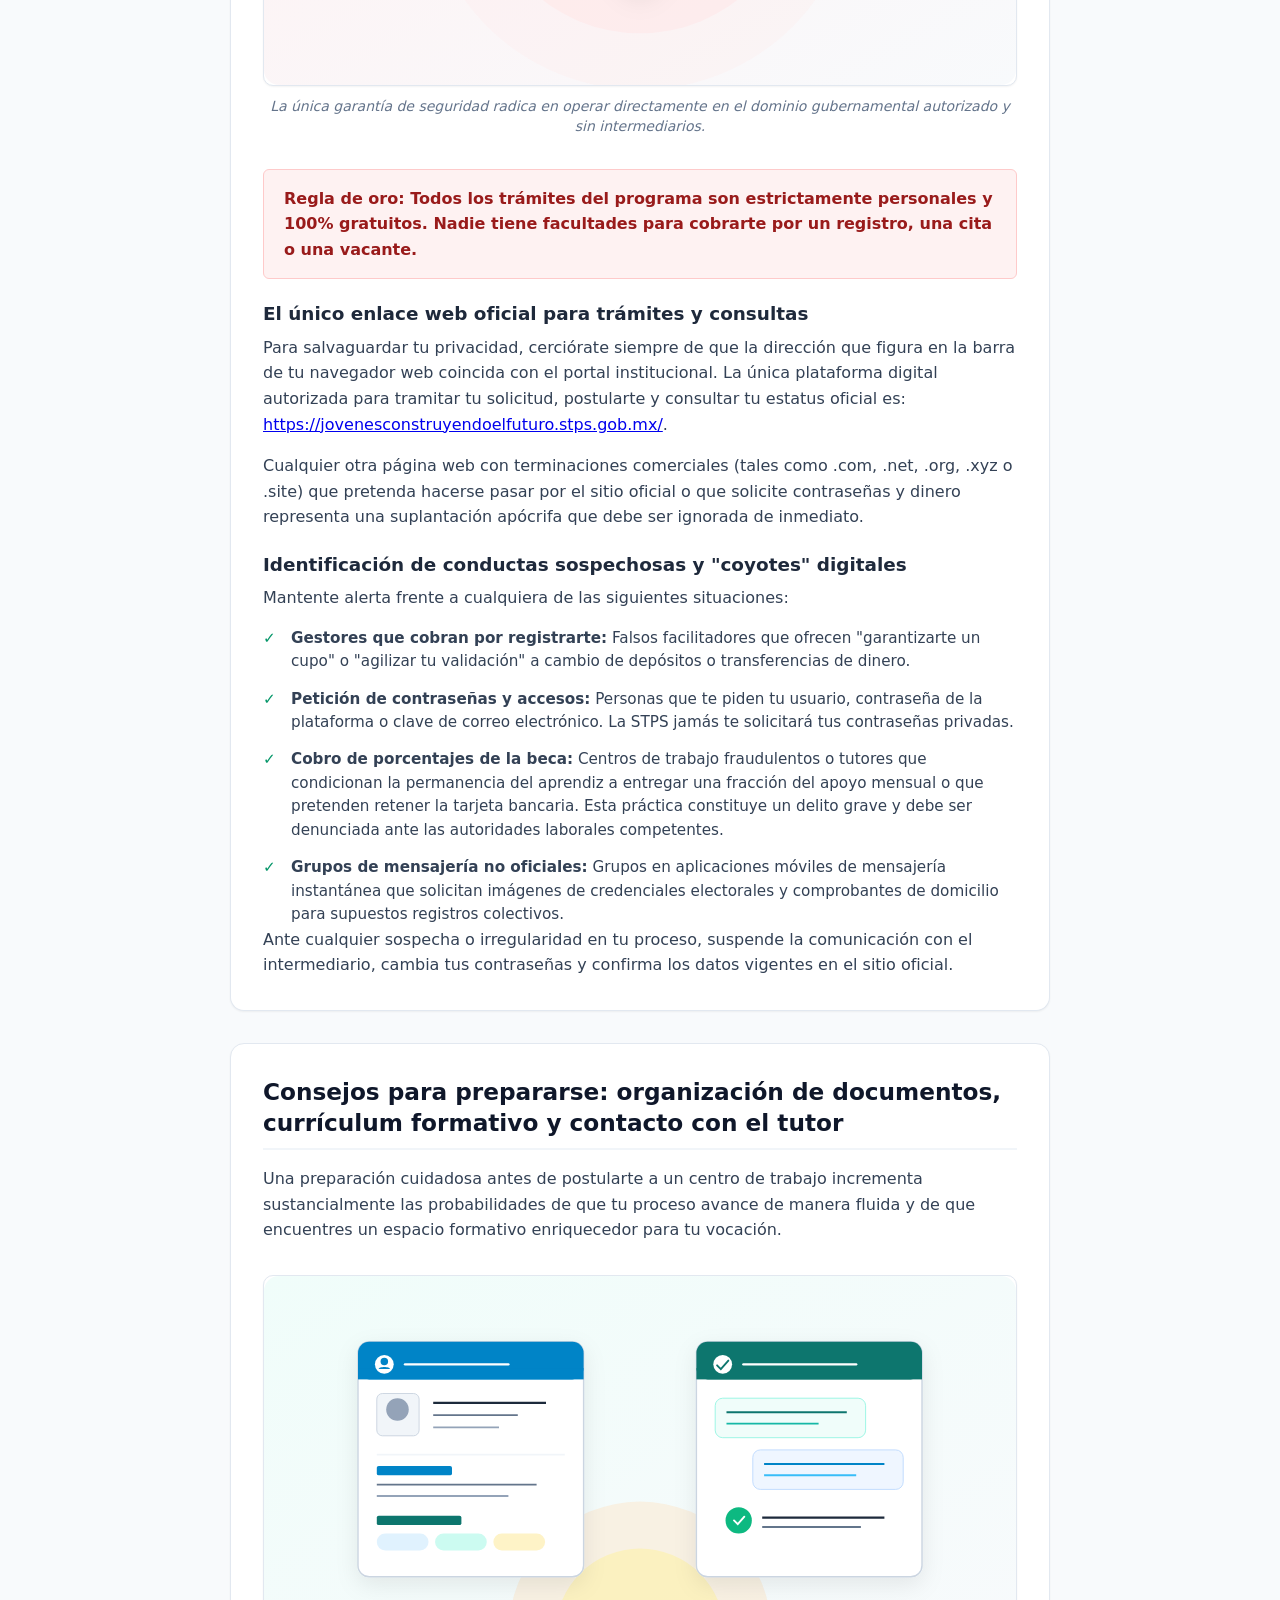
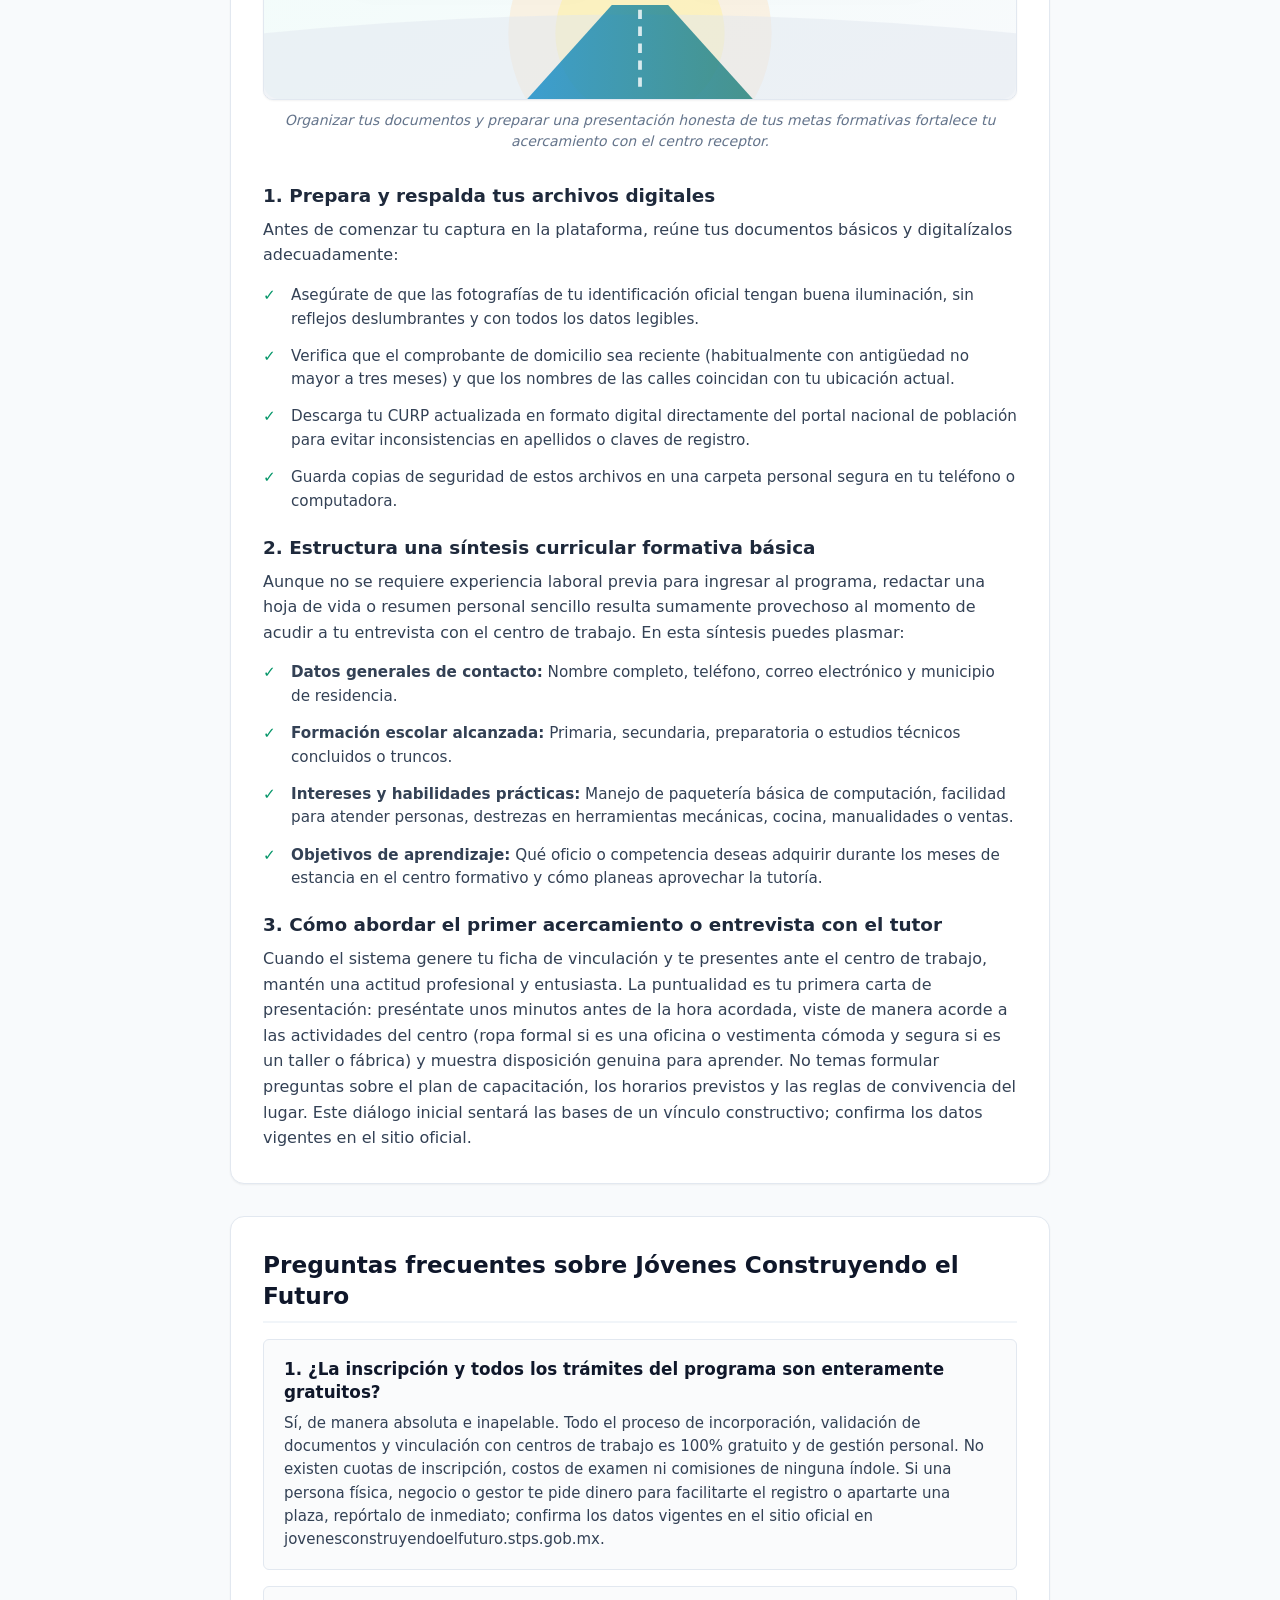
==== commit ad768298: "Actualizacion integral: extension de contenido a mas de 4700 palabras, integracion de 8 ilustracione" ====
--- a/index.html
+++ b/index.html
@@ -3,24 +3,28 @@
 <head>
   <meta charset="UTF-8">
   <meta name="viewport" content="width=device-width, initial-scale=1.0">
-  <title>Verificador de Requisitos - Jóvenes Construyendo el Futuro</title>
-  <meta name="description" content="Comprueba si cumples los requisitos básicos por edad y ocupación para Jóvenes Construyendo el Futuro con esta herramienta informativa y guía paso a paso.">
+  <title>Guía de requisitos: Jóvenes Construyendo el Futuro</title>
+  <meta name="description" content="Consulta esta completa guía independiente sobre requisitos, verificador de edad y ocupación, y el proceso de Jóvenes Construyendo el Futuro en México.">
   <meta name="robots" content="index, follow">
   <link rel="canonical" href="https://jovenesconstruyendoelfuturo.github.io/guia-jovenes-construyendo-el-futuro/">
 
   <!-- Metadatos Open Graph para redes sociales -->
   <meta property="og:locale" content="es_MX">
   <meta property="og:type" content="website">
-  <meta property="og:title" content="Verificador de Requisitos - Jóvenes Construyendo el Futuro">
-  <meta property="og:description" content="Comprueba si cumples los requisitos básicos por edad y ocupación para Jóvenes Construyendo el Futuro con esta herramienta informativa y guía paso a paso.">
+  <meta property="og:title" content="Guía de requisitos: Jóvenes Construyendo el Futuro">
+  <meta property="og:description" content="Consulta esta completa guía independiente sobre requisitos, verificador de edad y ocupación, y el proceso de Jóvenes Construyendo el Futuro en México.">
   <meta property="og:url" content="https://jovenesconstruyendoelfuturo.github.io/guia-jovenes-construyendo-el-futuro/">
-  <meta property="og:site_name" content="Guía Independiente de Jóvenes Construyendo el Futuro">
+  <meta property="og:site_name" content="Guía Informativa Independiente">
+  <meta property="og:image" content="https://jovenesconstruyendoelfuturo.github.io/guia-jovenes-construyendo-el-futuro/images/og-guia-independiente.png">
+  <meta property="og:image:width" content="1200">
+  <meta property="og:image:height" content="630">
+  <meta property="og:image:alt" content="Ilustración editorial de la guía independiente sobre requisitos y orientación de capacitación laboral">
 
   <link rel="stylesheet" href="style.css">
 </head>
 <body>
 
-  <!-- Aviso Legal Superior Obligatorio -->
+  <!-- Aviso Legal Superior Obligatorio (Texto plano para el dominio oficial) -->
   <aside class="disclaimer-banner disclaimer-top" role="complementary" aria-label="Aviso legal inicial">
     <div class="container">
       <div class="disclaimer-content">
@@ -29,153 +33,469 @@
           <line x1="12" y1="8" x2="12" y2="12"></line>
           <line x1="12" y1="16" x2="12.01" y2="16"></line>
         </svg>
-        <p><strong>Aviso importante:</strong> Este sitio es una guía informativa independiente. No es el sitio oficial del programa ni pertenece al Gobierno de México ni a la STPS. La plataforma oficial es: <a href="https://jovenesconstruyendoelfuturo.stps.gob.mx/" target="_blank" rel="noopener noreferrer">jovenesconstruyendoelfuturo.stps.gob.mx</a></p>
+        <p><strong>Aviso importante:</strong> Este sitio es una guía informativa independiente. No es el sitio oficial del programa ni pertenece al Gobierno de México ni a la STPS. La plataforma oficial es: jovenesconstruyendoelfuturo.stps.gob.mx</p>
       </div>
     </div>
   </aside>
 
-  <!-- Encabezado Principal -->
+  <!-- Encabezado Principal con H1 único -->
   <header class="site-header">
     <div class="container">
-      <span class="badge-tag">Herramienta Orientativa Gratuita</span>
-      <h1>Verificador de Requisitos Básicos de Jóvenes Construyendo el Futuro</h1>
-      <p class="lead">Consulta en segundos si tu perfil cumple con las condiciones iniciales de edad y ocupación para postularte como aprendiz.</p>
+      <span class="badge-tag">Portal Ciudadano de Consulta</span>
+      <h1>Guía Informativa Independiente: Verificador y Requisitos de Jóvenes Construyendo el Futuro</h1>
+      <p class="lead">Manual práctico y herramienta orientativa para comprender los criterios iniciales de elegibilidad, las etapas de capacitación y las precauciones de seguridad digital.</p>
     </div>
   </header>
 
-  <!-- Contenido Principal -->
+  <!-- Contenido Principal Estructurado -->
   <main class="site-main">
     <div class="container">
 
-      <!-- Herramienta Interactiva -->
-      <section class="content-card tool-card" id="herramienta-verificador" aria-labelledby="titulo-verificador">
-        <h2 id="titulo-verificador">Comprueba tu elegibilidad básica</h2>
-        <p class="tool-intro">Ingresa tu edad actual y responde a las dos preguntas de situación ocupacional. Obtendrás un diagnóstico general e informativo de manera inmediata.</p>
-
+      <!-- SECCIÓN 1: Introducción y Herramienta Verificadora -->
+      <section class="content-card tool-card" id="verificador" aria-labelledby="titulo-seccion-1">
+        <h2 id="titulo-seccion-1">Verificador de requisitos básicos orientativo</h2>
+        <p>
+          Bienvenido a este recurso de orientación ciudadana. El propósito de este verificador interactivo es ofrecerte una estimación preliminar sobre si tu perfil actual coincide con los lineamientos básicos de edad y situación de ocupación establecidos históricamente para incorporarse como aprendiz en el programa. Esta pequeña aplicación funciona de forma local en tu navegador, sin recopilar información personal identificable, sin formularios de registro y sin solicitar documentos confidenciales.
+        </p>
+        <p>
+          Ten muy presente que el resultado generado por este formulario es puramente informativo, orientativo y no vinculante. No representa una constancia de aceptación, no sustituye la revisión oficial efectuada por las autoridades laborales y no garantiza la asignación de un espacio de formación. Toda solicitud formal debe tramitarse exclusivamente en los canales del programa. Para conocer los períodos en los que se reciben nuevas solicitudes y los términos vigentes aplicables a tu localidad, confirma los datos vigentes en el sitio oficial.
+        </p>
+
+        <!-- Formulario del Verificador -->
         <form id="form-verificador" novalidate>
           <div class="form-group">
-            <label for="edad" class="form-label">1. ¿Cuál es tu edad actual (años cumplidos)?</label>
+            <label for="edad" class="form-label">1. Ingresa tu edad actual (años cumplidos):</label>
             <input type="number" id="edad" name="edad" class="form-input" min="1" max="110" placeholder="Ejemplo: 22" required>
-            <span class="form-hint">Ingresa tu edad en números enteros (debes tener al menos 18 años).</span>
+            <span class="form-hint">El criterio general requiere contar con al menos 18 años y no exceder los 29 años cumplidos.</span>
           </div>
 
           <div class="form-group">
-            <label class="form-label">2. ¿Te encuentras estudiando actualmente en algún sistema escolarizado?</label>
-            <div class="radio-group" role="radiogroup" aria-label="Pregunta sobre estudios actuales">
+            <label class="form-label">2. ¿Te encuentras actualmente matriculado en algún centro educativo escolarizado?</label>
+            <div class="radio-group" role="radiogroup" aria-label="Condición de estudio actual">
               <label class="radio-label" for="estudia-no">
-                <input type="radio" id="estudia-no" name="estudia" value="no" required> No estudio
+                <input type="radio" id="estudia-no" name="estudia" value="no" required> No estoy estudiando
               </label>
               <label class="radio-label" for="estudia-si">
                 <input type="radio" id="estudia-si" name="estudia" value="si" required> Sí estoy estudiando
               </label>
             </div>
+            <span class="form-hint">El programa está enfocado en personas que no tienen matrícula activa al momento de vincularse.</span>
           </div>
 
           <div class="form-group">
-            <label class="form-label">3. ¿Tienes actualmente algún empleo remunerado o actividad laboral formal?</label>
-            <div class="radio-group" role="radiogroup" aria-label="Pregunta sobre empleo actual">
+            <label class="form-label">3. ¿Tienes actualmente un empleo formal o realizas un trabajo con remuneración?</label>
+            <div class="radio-group" role="radiogroup" aria-label="Condición laboral actual">
               <label class="radio-label" for="trabaja-no">
-                <input type="radio" id="trabaja-no" name="trabaja" value="no" required> No trabajo
+                <input type="radio" id="trabaja-no" name="trabaja" value="no" required> No tengo empleo
               </label>
               <label class="radio-label" for="trabaja-si">
-                <input type="radio" id="trabaja-si" name="trabaja" value="si" required> Sí trabajo
+                <input type="radio" id="trabaja-si" name="trabaja" value="si" required> Sí tengo empleo
               </label>
             </div>
+            <span class="form-hint">La iniciativa busca apoyar a personas que carecen de una fuente de trabajo remunerada.</span>
           </div>
 
           <div class="form-actions">
-            <button type="submit" class="btn btn-primary" id="btn-comprobar">Comprobar requisitos</button>
+            <button type="submit" class="btn btn-primary" id="btn-comprobar">Comprobar elegibilidad orientativa</button>
             <button type="button" class="btn btn-secondary" id="btn-limpiar">Restablecer formulario</button>
           </div>
         </form>
 
         <div id="resultado" class="resultado-box" aria-live="polite" hidden></div>
-      </section>
-
-      <!-- Guía Explicativa Detallada -->
-      <article class="content-card" id="guia-programa" aria-labelledby="titulo-guia">
-        <h2 id="titulo-guia">¿Qué es Jóvenes Construyendo el Futuro y cómo funciona el programa?</h2>
-        <div class="explainer-text">
-          <p>
-            Jóvenes Construyendo el Futuro es un programa del Gobierno de México orientado a impulsar la inclusión laboral y el desarrollo de habilidades profesionales entre las nuevas generaciones. Su propósito fundamental radica en vincular a personas de entre 18 y 29 años de edad que no cuenten con empleo y que actualmente no se encuentren matriculadas en el sistema educativo escolarizado con unidades productivas denominadas centros de trabajo. Estos espacios formativos pueden ser empresas de diversos tamaños, talleres artesanales, organizaciones de la sociedad civil o pequeños negocios locales.
-          </p>
-
-          <h3>¿A quiénes está dirigida esta iniciativa formativa?</h3>
-          <p>
-            La convocatoria está pensada específicamente para jóvenes que buscan integrarse por primera vez al mercado formal o que necesitan adquirir competencias prácticas para elevar su empleabilidad. No se exige un grado académico específico de inicio, por lo que pueden participar aspirantes con diferentes niveles de instrucción escolar. El elemento primordial es que la persona no desempeñe actividades laborales remuneradas ni mantenga una matrícula activa en centros educativos al momento de iniciar su proceso de capacitación.
-          </p>
-
-          <h3>¿Cómo se desarrolla el proceso general de registro y vinculación?</h3>
-          <p>
-            El procedimiento se realiza de manera enteramente digital a través de la plataforma en línea. Cada aspirante debe registrar su Clave Única de Registro de Población (CURP), capturar sus datos de contacto y cargar en formato digital su identificación oficial con fotografía y un comprobante de domicilio reciente. Una vez completado el expediente, el usuario puede explorar las áreas de interés y los planes de formación disponibles en su municipio o colonia. Al seleccionar una opción afín, se agenda un primer acercamiento o entrevista con el tutor. Tras ser aceptado, comienza la capacitación con una duración de hasta 12 meses, recibiendo mensualmente un apoyo económico directo y cobertura médica ante el Instituto Mexicano del Seguro Social. Para consultar calendarios de dispersión y montos asignados, confirma los datos vigentes en el sitio oficial.
-          </p>
-
-          <h3>¿Cómo recuperar el acceso a tu cuenta en la plataforma?</h3>
-          <p>
-            Si has olvidado tu contraseña o presentas problemas para acceder a tu perfil, la plataforma digital dispone de un apartado de recuperación. En la pantalla inicial de inicio de sesión se encuentra la alternativa para solicitar el restablecimiento mediante el correo electrónico o el número celular que validaste en tu alta. En caso de haber perdido el acceso al correo o teléfono registrado, la STPS organiza periódicamente módulos de atención presencial y oficinas móviles donde personal autorizado brinda apoyo directo con la acreditación de tu identidad, sin requerir terceras personas ni costo alguno.
-          </p>
-
-          <h3>Consejos esenciales para evitar páginas apócrifas y fraudes</h3>
-          <p>
-            Para proteger tu integridad y tu información personal, es fundamental desconfiar de páginas web o grupos en redes sociales que ofrezcan registros exprés, cupos garantizados o adelanto de pagos a cambio de dinero. Todos los trámites del programa son enteramente gratuitos y personales. Revisa con detenimiento que la barra de direcciones de tu navegador muestre exclusivamente el dominio oficial del gobierno mexicano.
-          </p>
-
-          <p class="external-guide-notice">
-            Para profundizar en cada paso de la convocatoria, resolver dudas frecuentes y obtener recomendaciones prácticas para preparar tu postulación, visita la <a href="https://jovenesconstruyendoelfuturoguia.com.mx/">guía informativa independiente de Jóvenes Construyendo el Futuro</a>.
-          </p>
+
+        <!-- Imagen 1: Requisitos básicos y verificación -->
+        <figure class="content-illustration">
+          <img src="images/requisitos-basicos.svg" alt="Ilustración esquemática sobre el tablero de requisitos básicos de edad y ocupación" width="800" height="450">
+          <figcaption>Esquema visual representativo de los tres criterios fundamentales de ingreso al programa.</figcaption>
+        </figure>
+      </section>
+
+
+      <!-- SECCIÓN 2: Qué es el programa y a quiénes está dirigido (CON ENLACE EN PÁRRAFO 2) -->
+      <article class="content-card" id="que-es-el-programa" aria-labelledby="titulo-seccion-2">
+        <h2 id="titulo-seccion-2">¿Qué es el programa Jóvenes Construyendo el Futuro y cuál es su objetivo central?</h2>
+        <p>
+          Jóvenes Construyendo el Futuro representa una de las estrategias de política social y desarrollo laboral implementadas por el Gobierno de México a través de la Secretaría del Trabajo y Previsión Social (STPS). El núcleo de esta intervención pública radica en generar un puente directo entre personas jóvenes que enfrentan dificultades para ingresar al mercado laboral y unidades productivas de diversa índole, comúnmente denominadas centros de trabajo. En lugar de ofrecer un subsidio asistencial sin actividad asociada, el programa plantea un modelo de formación práctica en el trabajo en el que cada participante se incorpora temporalmente a una empresa, comercio, taller artesanal o colectivo para aprender un oficio o actividad profesional bajo la orientación directa de un tutor experimentado.
+        </p>
+        <p>
+          Si quieres una explicación complementaria sobre requisitos, registro y acceso, puedes consultar esta guía informativa independiente sobre <a href="https://jovenesconstruyendoelfuturoguia.com.mx/">Jovenes Construyendo el Futuro</a>.
+        </p>
+        <p>
+          El grupo poblacional al que se orienta de manera prioritaria comprende a jóvenes de entre 18 y 29 años de edad que, por circunstancias diversas, no cuentan con un trabajo remunerado en el sector formal ni informal y tampoco se hallan inscritos en el sistema educativo nacional. Durante décadas, este sector de la población ha experimentado barreras estructurales significativas: falta de experiencia previa comprobable, escasas oportunidades de entrenamiento en contextos reales de producción y dificultades para obtener referencias laborales confiables. Al integrarse como aprendiz, la persona adquiere la posibilidad de sumergirse durante un período de hasta doce meses en una rutina de trabajo real, con horarios, responsabilidades y dinámicas organizacionales que potencian su desarrollo personal y profesional.
+        </p>
+        <p>
+          Es fundamental clarificar la naturaleza jurídica y funcional de este vínculo. La relación existente entre el centro de trabajo y el aprendiz no se rige por un contrato de trabajo tradicional, sino por un acuerdo formativo de carácter social respaldado institucionalmente. Esto implica que el centro receptor no asume el pago del salario ni de las prestaciones laborales convencionales; en su lugar, el Estado otorga una beca o apoyo económico mensual que se transfiere de manera directa al aprendiz a través de una institución bancaria oficial, complementada con cobertura médica ante el Instituto Mexicano del Seguro Social durante los meses que dura la preparación práctica. Para verificar los montos autorizados para el ejercicio fiscal presente y las disposiciones normativas vigentes, confirma los datos vigentes en el sitio oficial.
+        </p>
+        <p>
+          Asimismo, el programa busca reactivar economías locales y comunitarias al permitir que pequeños establecimientos barriales, cooperativas agrícolas y empresas familiares reciban talento joven con deseos de superación, fomentando la transferencia intergeneracional de conocimientos tradicionales, técnicos y administrativos. A lo largo de la República Mexicana, miles de jóvenes han aprovechado este mecanismo formativo como un primer escalón sólido hacia la autonomía económica y la inserción duradera en el mercado de trabajo.
+        </p>
+
+        <!-- Imagen 2: Mentor y aprendiz en capacitación -->
+        <figure class="content-illustration">
+          <img src="images/capacitacion-tutor-aprendiz.svg" alt="Ilustración de un tutor profesional guiando a una persona joven en su proceso de aprendizaje laboral" width="800" height="450" loading="lazy">
+          <figcaption>La interacción cordial y cotidiana entre aprendiz y tutor constituye el corazón pedagógico del esquema formativo.</figcaption>
+        </figure>
+      </article>
+
+
+      <!-- SECCIÓN 3: Requisitos básicos explicados en términos generales -->
+      <section class="content-card" id="requisitos-generales" aria-labelledby="titulo-seccion-3">
+        <h2 id="titulo-seccion-3">Requisitos básicos explicados en términos generales</h2>
+        <p>
+          Aunque las reglas de operación emitidas anualmente pueden incorporar precisiones metodológicas o ajustes según los objetivos de cada ejercicio presupuestal, existen condiciones esenciales que definen la elegibilidad de los aspirantes. Conocer estos criterios con anticipación te permitirá valorar con objetividad tus posibilidades de participación y evitar contratiempos durante las etapas de solicitud.
+        </p>
+
+        <h3>1. Criterio de edad (18 a 29 años cumplidos)</h3>
+        <p>
+          El límite de edad constituye un parámetro indispensable. Para poder solicitar el ingreso, el aspirante debe haber cumplido los 18 años al momento exacto de formalizar su registro digital. No es viable registrarse teniendo 17 años con la expectativa de cumplir la mayoría de edad semanas después, ya que el sistema automatizado valida la fecha de nacimiento contra los registros oficiales de población. Por el extremo superior, la persona puede participar si cuenta con 29 años cumplidos al solicitar su vinculación. Si durante los doce meses de capacitación cumples 30 años, por regla general concluyes normalmente tu periodo formativo ya pactado, pero no podrás volver a solicitar un segundo año. Para conocer las especificaciones sobre casos límite de edad, confirma los datos vigentes en el sitio oficial.
+        </p>
+
+        <h3>2. Condición de no estudiar ni trabajar</h3>
+        <p>
+          La premisa fundacional del programa es atender a personas que no se encuentran activas en la escuela ni en un empleo remunerado. Esto significa que si cuentas con un empleo formal registrado o recibes un salario mediante nómina, tu perfil no cumple con el objetivo de la convocatoria. De igual manera, si posees una matrícula activa en alguna universidad, bachillerato o instituto técnico escolarizado, se asume que tu ocupación primordial es el estudio. La intención de esta regla es garantizar que el aprendiz cuente con la disponibilidad temporal indispensable para cumplir con las jornadas de capacitación que determine el centro de trabajo receptor.
+        </p>
+
+        <h3>3. Documentación general de identidad y residencia</h3>
+        <p>
+          El proceso exige contar con documentos que acrediten fehacientemente la identidad ciudadana y el domicilio del interesado en territorio mexicano. En términos generales, los interesados deben preparar con anticipación su Clave Única de Registro de Población (CURP) debidamente certificada, una identificación oficial con fotografía vigente (como la credencial para votar expedida por el Instituto Nacional Electoral) y un comprobante domiciliario reciente que certifique su lugar de residencia habitual. Las autoridades recomiendan disponer de estos archivos digitalizados con absoluta nitidez fotográfica para evitar que el expediente resulte rechazado por ilegibilidad durante la fase de validación técnica.
+        </p>
+
+        <h3>4. Compromiso de cumplimiento del plan de capacitación</h3>
+        <p>
+          Más allá de los requisitos documentales, incorporarse a un centro laboral requiere asumir un compromiso ético y formativo. Los aspirantes deben manifestar su disposición a respetar los reglamentos internos de seguridad e higiene del centro receptor, acatar las instrucciones pedagógicas de los tutores asignados y asistir puntualmente durante los días y horarios que establezca el plan de actividades acordado. Para examinar la normatividad detallada y los supuestos de excepción, confirma los datos vigentes en el sitio oficial.
+        </p>
+      </section>
+
+
+      <!-- SECCIÓN 4: Cómo funciona el proceso paso a paso -->
+      <section class="content-card" id="proceso-paso-a-paso" aria-labelledby="titulo-seccion-4">
+        <h2 id="titulo-seccion-4">Cómo funciona el proceso paso a paso: registro, revisión de datos, selección de centro y capacitación</h2>
+        <p>
+          Comprender la secuencia de etapas que componen el programa es fundamental para gestionar adecuadamente las expectativas personales. El procedimiento ha sido diseñado para operar en una modalidad prácticamente digital, permitiendo que jóvenes de cualquier entidad federativa puedan gestionar su expediente desde una computadora con conexión a internet o un teléfono inteligente.
+        </p>
+
+        <!-- Imagen 3: Registro en la plataforma -->
+        <figure class="content-illustration">
+          <img src="images/registro-plataforma.svg" alt="Ilustración del proceso de registro digital paso a paso en una computadora portátil" width="800" height="450" loading="lazy">
+          <figcaption>La plataforma en línea estructura el alta del aprendiz mediante fases consecutivas de captura y verificación de datos.</figcaption>
+        </figure>
+
+        <h3>Paso 1: Creación de la cuenta en la plataforma digital</h3>
+        <p>
+          El punto de partida consiste en ingresar al portal institucional habilitado por la Secretaría del Trabajo. En dicho espacio, la persona interesada debe ingresar su CURP, lo que permite al sistema verificar de forma inmediata los datos biográficos esenciales (nombre, fecha de nacimiento, sexo y entidad de registro). Posteriormente, se solicita capturar datos de contacto actualizados: un correo electrónico de uso frecuente y un número telefónico celular donde el aspirante pueda recibir notificaciones y claves de seguridad. Es de máxima relevancia registrar un correo al que tengas acceso permanente, ya que será la llave para recuperar contraseñas y recibir avisos sobre tu estatus.
+        </p>
+
+        <h3>Paso 2: Captura del expediente y carga de documentos</h3>
+        <p>
+          Una vez creada la cuenta, el usuario debe completar los módulos informativos de su perfil: nivel máximo de estudios concluidos, áreas de interés ocupacional (por ejemplo: actividades administrativas, ventas, oficios manuales, servicios técnicos, arte y diseño, agropecuarias o industriales) y domicilio exacto. En esta misma pantalla, se solicita subir las imágenes digitalizadas de la identificación oficial y del comprobante de residencia, así como una fotografía del rostro del aspirante sosteniendo su identificación para verificar identidad. Las autoridades realizan una revisión documental técnica que puede demorar varios días hábiles dependiendo de la demanda.
+        </p>
+
+        <h3>Paso 3: Exploración del catálogo de centros de trabajo disponibles</h3>
+        <p>
+          Cuando el perfil del aspirante se encuentra validado y la plataforma habilita la opción de vinculación en su demarcación territorial, se despliega un mapa o catálogo de centros de trabajo cercanos que cuentan con planes de capacitación registrados. En este catálogo es posible examinar qué actividades formativas ofrece cada centro, cuántas horas comprende la jornada prevista, qué conocimientos se esperan transmitir y la ubicación exacta de la empresa o taller. El aspirante tiene la facultad de comparar las alternativas y postularse a la opción que mejor se alinee con sus vocaciones y proyectos de vida. Recuerda que la disponibilidad de vacantes varía según el municipio, el presupuesto asignado y los cupos disponibles en cada ciclo presupuestal; confirma los datos vigentes en el sitio oficial.
+        </p>
+
+        <h3>Paso 4: Entrevista y acuerdo de inicio con el centro receptor</h3>
+        <p>
+          Al elegir una vacante, el sistema genera una ficha de contacto formativo. El aspirante debe comunicarse o presentarse en la dirección indicada para entrevistarse con la persona designada como tutor. Esta entrevista no es una prueba de selección eliminatoria convencional, sino una reunión de alineación mutua para conocer las instalaciones, platicar sobre las tareas que integran el plan formativo y acordar la fecha de inicio. Ambas partes deben confirmar la aceptación en la plataforma digital para que el sistema formalice el alta del aprendiz.
+        </p>
+
+        <h3>Paso 5: Desarrollo de la capacitación de hasta doce meses</h3>
+        <p>
+          A partir de la fecha de inicio acordada, el joven asiste diariamente a su centro formativo para desarrollar las actividades contempladas en el plan. Durante este período, tanto el aprendiz como el tutor emiten periódicamente evaluaciones o reportes sobre el avance de los aprendizajes y la asistencia, lo que permite a las autoridades corroborar que la capacitación se está llevando a cabo conforme a las directrices de la política pública. Al cumplir el ciclo completo de formación, se da por concluida la participación y el aprendiz puede solicitar su acreditación de competencias.
+        </p>
+      </section>
+
+
+      <!-- SECCIÓN 5: El papel formativo del tutor y del centro de trabajo -->
+      <section class="content-card" id="rol-del-tutor" aria-labelledby="titulo-seccion-5">
+        <h2 id="titulo-seccion-5">El papel formativo del tutor y del centro de trabajo</h2>
+        <p>
+          El éxito de la experiencia de capacitación depende en gran medida de la relación colaborativa que se construye entre el centro de trabajo y el aprendiz. Los centros de trabajo no son meros receptores pasivos, sino espacios de enseñanza práctica donde personas con experiencia en el oficio o profesión transmiten sus saberes a las nuevas generaciones.
+        </p>
+
+        <!-- Imagen 4: Rol del centro de trabajo y plan kanban -->
+        <figure class="content-illustration">
+          <img src="images/rol-centro-trabajo.svg" alt="Ilustración que muestra un tablero organizado con las distintas fases del plan formativo laboral" width="800" height="450" loading="lazy">
+          <figcaption>La estructura pedagógica del centro de trabajo combina inducción inicial, desarrollo de prácticas y seguimiento continuo.</figcaption>
+        </figure>
+
+        <h3>Responsabilidades asignadas al tutor</h3>
+        <p>
+          El tutor es la persona responsable dentro del centro de trabajo encargada de planificar, acompañar y evaluar el proceso formativo del joven. Entre sus funciones principales se encuentran:
+        </p>
+        <ul class="security-points">
+          <li><strong>Diseño y ejecución del plan formativo:</strong> Establecer metas de aprendizaje claras, desde conceptos básicos del área hasta tareas de mayor complejidad técnica.</li>
+          <li><strong>Instrucción sobre seguridad e higiene:</strong> Enseñar al aprendiz las normas de prevención de accidentes, el uso adecuado de equipo de protección personal y los protocolos en caso de emergencia.</li>
+          <li><strong>Retroalimentación pedagógica y continua:</strong> Guiar al aprendiz ante dudas, corregir errores de forma respetuosa y destacar sus avances en la adquisición de destrezas.</li>
+          <li><strong>Reporte de actividades:</strong> Confirmar periódicamente la asistencia y el desempeño del aprendiz en la plataforma oficial del programa.</li>
+        </ul>
+
+        <h3>Límites y conductas prohibidas para los tutores</h3>
+        <p>
+          La normatividad oficial establece límites rigurosos para proteger a las personas participantes. Los centros de trabajo y los tutores tienen estrictamente prohibido solicitar a los aprendices aportaciones económicas, retener sus tarjetas bancarias o exigir comisiones bajo ningún concepto. Asimismo, está prohibido sustituir a trabajadores permanentes de base con aprendices del programa o asignarles cargas de trabajo extenuantes que desvirtúen el carácter formativo del esquema. En caso de suscitarse irregularidades en el centro laboral, las y los jóvenes disponen de mecanismos institucionales para reportar las incidencias; confirma los datos vigentes en el sitio oficial.
+        </p>
+
+        <h3>Compromisos del aprendiz en el centro receptor</h3>
+        <p>
+          Por su parte, el aprendiz asume la responsabilidad de conducirse con profesionalismo, seriedad y puntualidad. Es indispensable atender las indicaciones del tutor, mantener una comunicación respetuosa con los compañeros de trabajo y cuidar los instrumentos, maquinaria o mobiliario puestos a su disposición para el aprendizaje. La actitud positiva y la disciplina diaria suelen marcar la diferencia entre una capacitación superficial y una experiencia transformadora con impacto duradero en el futuro laboral.
+        </p>
+      </section>
+
+
+      <!-- SECCIÓN 6: Qué adquieren los aprendices: experiencia, habilidades y cobertura médica -->
+      <section class="content-card" id="beneficios-participantes" aria-labelledby="titulo-seccion-6">
+        <h2 id="titulo-seccion-6">Qué adquieren los aprendices: competencias laborales, hábitos profesionales y cobertura médica básica</h2>
+        <p>
+          Participar en esta iniciativa gubernamental representa una oportunidad multifacética que va más allá de un respaldo monetario periódico. Los beneficios que obtienen quienes concluyen satisfactoriamente su etapa formativa repercuten profundamente en su capacidad para abrirse camino en el entorno productivo nacional.
+        </p>
+
+        <!-- Imagen 5: Beneficios del programa -->
+        <figure class="content-illustration">
+          <img src="images/beneficios-desarrollo.svg" alt="Ilustración con símbolos de experiencia profesional, respaldo médico, apoyo económico y constancia formativa" width="800" height="450" loading="lazy">
+          <figcaption>El programa conjuga experiencia en campo, cobertura médica institucional y fortalecimiento del perfil curricular.</figcaption>
+        </figure>
+
+        <h3>1. Experiencia práctica comprobable</h3>
+        <p>
+          Uno de los obstáculos más frustrantes al buscar trabajo es encontrarse con vacantes que exigen experiencia previa de uno o dos años. Al permanecer hasta doce meses en un centro productivo, el joven adquiere vivencias directas, maneja herramientas del sector y comprende el funcionamiento interno de una organización, lo cual se convierte en un respaldo fundamental al momento de redactar su currículum vitae y solicitar futuras oportunidades de empleo.
+        </p>
+
+        <h3>2. Desarrollo de competencias blandas y hábitos laborales</h3>
+        <p>
+          En el mundo laboral contemporáneo, las habilidades técnicas deben complementarse invariablemente con las denominadas habilidades blandas. Cumplir con una jornada de capacitación diaria fomenta hábitos indispensables: la disciplina horaria, la capacidad de trabajar en equipo, la escucha activa, la resolución asertiva de imprevistos y el sentido de responsabilidad individual frente a objetivos compartidos. Estas cualidades suelen ser ampliamente valoradas por reclutadores de talento de todos los sectores.
+        </p>
+
+        <h3>3. Cobertura médica y seguridad durante la capacitación</h3>
+        <p>
+          Las personas registradas cuentan con incorporación al régimen del Instituto Mexicano del Seguro Social durante los meses de su vinculación activa. Esta cobertura brinda atención médica, hospitalaria y farmacéutica, protegiendo al aprendiz frente a enfermedades y eventuales accidentes que pudieran presentarse en el ejercicio de las labores de capacitación en el centro de trabajo. Para verificar el procedimiento de alta ante el instituto y los servicios médicos correspondientes, confirma los datos vigentes en el sitio oficial.
+        </p>
+
+        <h3>4. Respaldo económico mensual sin cobro de comisiones</h3>
+        <p>
+          El programa otorga mensualmente un apoyo económico directo transferido a una cuenta bancaria del aprendiz. Este recurso tiene el propósito de sufragar gastos básicos de transporte, alimentación e insumos formativos mientras dura la estancia en el centro laboral. Dado que los montos se actualizan periódicamente en función del salario mínimo general y de los presupuestos federales, no se citan cantidades fijas en esta guía; confirma los datos vigentes en el sitio oficial.
+        </p>
+
+        <h3>5. Constancia formal de acreditación de habilidades</h3>
+        <p>
+          Al término del período de capacitación, los jóvenes que hayan completado sus doce meses y cuenten con sus reportes al corriente reciben una constancia oficial suscrita por el centro de trabajo y la Secretaría del Trabajo. En dicho documento se describen las competencias adquiridas y las tareas desempeñadas, sirviendo como carta de recomendación institucional y acreditación formal de experiencia ante cualquier futuro empleador.
+        </p>
+      </section>
+
+
+      <!-- SECCIÓN 7: Recuperación de acceso a la cuenta y problemas frecuentes de ingreso -->
+      <section class="content-card" id="recuperar-acceso" aria-labelledby="titulo-seccion-7">
+        <h2 id="titulo-seccion-7">Recuperación de acceso a la cuenta y problemas frecuentes de ingreso</h2>
+        <p>
+          Uno de los contratiempos más comunes entre aspirantes y aprendices activos es la pérdida de acceso a su perfil digital. Dado que todo el seguimiento del programa se realiza en línea, no poder ingresar al portal puede generar incertidumbre y retrasar notificaciones relevantes.
+        </p>
+
+        <!-- Imagen 6: Recuperación de acceso y seguridad -->
+        <figure class="content-illustration">
+          <img src="images/recuperar-acceso-seguridad.svg" alt="Ilustración esquemática sobre el proceso de restablecimiento de contraseña y validación por SMS o correo" width="800" height="450" loading="lazy">
+          <figcaption>El restablecimiento de contraseña se realiza mediante mecanismos seguros de validación por correo electrónico o telefonía móvil.</figcaption>
+        </figure>
+
+        <h3>Causas habituales de bloqueo o extravío de credenciales</h3>
+        <p>
+          Entre las situaciones que con mayor frecuencia provocan la pérdida de acceso se encuentran:
+        </p>
+        <ul class="security-points">
+          <li><strong>Olvido de la contraseña:</strong> Introducir claves erróneas de manera consecutiva puede bloquear temporalmente el acceso por motivos de seguridad informática.</li>
+          <li><strong>Cambio o pérdida del número telefónico celular:</strong> No poder recibir los códigos de verificación por mensaje de texto SMS cuando se extravía o da de baja la línea móvil registrada.</li>
+          <li><strong>Inaccesibilidad al correo electrónico registrado:</strong> Utilizar cuentas de correo antiguas de las cuales se desconoce la contraseña o que fueron canceladas por inactividad.</li>
+          <li><strong>Errores de captura en la CURP:</strong> Introducir caracteres equivocados al momento de iniciar sesión.</li>
+        </ul>
+
+        <h3>Procedimiento general para restablecer la contraseña</h3>
+        <p>
+          En la pantalla de acceso de la plataforma gubernamental existe un botón o enlace denominado habitualmente "¿Olvidaste tu contraseña?". Al seleccionarlo, el sistema te solicitará ingresar tu CURP y te permitirá elegir entre recibir un enlace o código de restablecimiento en tu buzón de correo electrónico o en tu número celular registrado. Al recibirlo, podrás generar una nueva contraseña segura compuesta por letras mayúsculas, minúsculas, números y caracteres especiales.
+        </p>
+
+        <h3>Qué hacer si no tienes acceso ni al teléfono ni al correo registrado</h3>
+        <p>
+          Si cambiaste de número celular y perdiste el acceso a tu cuenta de correo, el sistema digital no podrá enviarte el código de recuperación de forma automática. En estos casos, deberás recurrir a los canales oficiales de atención ciudadana proporcionados por la Secretaría del Trabajo (tales como números telefónicos institucionales de atención o módulos presenciales de atención ciudadana autorizados) para solicitar una actualización de tus datos de contacto presentando tu identificación oficial. Jamás confíes en personas extrañas en redes sociales que ofrezcan recuperar cuentas a cambio de depósitos monetarios, pues se trata invariablemente de estafas; confirma los datos vigentes en el sitio oficial.
+        </p>
+      </section>
+
+
+      <!-- SECCIÓN 8: Prevención de fraudes y hábitos seguros en la navegación (CON EL ÚNICO ENLACE OFICIAL) -->
+      <section class="content-card fraud-card" id="prevencion-fraudes" aria-labelledby="titulo-seccion-8">
+        <h2 id="titulo-seccion-8">Prevención de fraudes y hábitos seguros en la navegación</h2>
+        <p>
+          La enorme popularidad del programa Jóvenes Construyendo el Futuro ha propiciado que delincuentes cibernéticos y personas inescrupulosas intenten engañar a personas jóvenes mediante páginas falsas, perfiles apócrifos en redes sociales y promesas ilegales de registro exprés. Proteger tu información personal y patrimonial requiere conocer cómo operan estos fraudes y adoptar pautas preventivas rigurosas.
+        </p>
+
+        <!-- Imagen 7: Prevención de fraudes y ciberseguridad -->
+        <figure class="content-illustration">
+          <img src="images/prevencion-fraudes-seguridad.svg" alt="Ilustración con escudo de seguridad bloqueando enlaces sospechosos y promoviendo el trámite gratuito oficial" width="800" height="450" loading="lazy">
+          <figcaption>La única garantía de seguridad radica en operar directamente en el dominio gubernamental autorizado y sin intermediarios.</figcaption>
+        </figure>
+
+        <div class="fraud-alert-box">
+          <p>Regla de oro: Todos los trámites del programa son estrictamente personales y 100% gratuitos. Nadie tiene facultades para cobrarte por un registro, una cita o una vacante.</p>
         </div>
-      </article>
-
-      <!-- Preguntas Frecuentes (FAQ) -->
-      <section class="content-card" id="preguntas-frecuentes" aria-labelledby="titulo-faq">
-        <h2 id="titulo-faq">Preguntas frecuentes sobre los requisitos y el programa</h2>
+
+        <h3>El único enlace web oficial para trámites y consultas</h3>
+        <p>
+          Para salvaguardar tu privacidad, cerciórate siempre de que la dirección que figura en la barra de tu navegador web coincida con el portal institucional. La única plataforma digital autorizada para tramitar tu solicitud, postularte y consultar tu estatus oficial es: <a href="https://jovenesconstruyendoelfuturo.stps.gob.mx/" target="_blank" rel="noopener noreferrer">https://jovenesconstruyendoelfuturo.stps.gob.mx/</a>.
+        </p>
+        <p>
+          Cualquier otra página web con terminaciones comerciales (tales como .com, .net, .org, .xyz o .site) que pretenda hacerse pasar por el sitio oficial o que solicite contraseñas y dinero representa una suplantación apócrifa que debe ser ignorada de inmediato.
+        </p>
+
+        <h3>Identificación de conductas sospechosas y "coyotes" digitales</h3>
+        <p>
+          Mantente alerta frente a cualquiera de las siguientes situaciones:
+        </p>
+        <ul class="security-points">
+          <li><strong>Gestores que cobran por registrarte:</strong> Falsos facilitadores que ofrecen "garantizarte un cupo" o "agilizar tu validación" a cambio de depósitos o transferencias de dinero.</li>
+          <li><strong>Petición de contraseñas y accesos:</strong> Personas que te piden tu usuario, contraseña de la plataforma o clave de correo electrónico. La STPS jamás te solicitará tus contraseñas privadas.</li>
+          <li><strong>Cobro de porcentajes de la beca:</strong> Centros de trabajo fraudulentos o tutores que condicionan la permanencia del aprendiz a entregar una fracción del apoyo mensual o que pretenden retener la tarjeta bancaria. Esta práctica constituye un delito grave y debe ser denunciada ante las autoridades laborales competentes.</li>
+          <li><strong>Grupos de mensajería no oficiales:</strong> Grupos en aplicaciones móviles de mensajería instantánea que solicitan imágenes de credenciales electorales y comprobantes de domicilio para supuestos registros colectivos.</li>
+        </ul>
+        <p>
+          Ante cualquier sospecha o irregularidad en tu proceso, suspende la comunicación con el intermediario, cambia tus contraseñas y confirma los datos vigentes en el sitio oficial.
+        </p>
+      </section>
+
+
+      <!-- SECCIÓN 9: Consejos para prepararse: documentos, CV y entrevista -->
+      <section class="content-card" id="consejos-preparacion" aria-labelledby="titulo-seccion-9">
+        <h2 id="titulo-seccion-9">Consejos para prepararse: organización de documentos, currículum formativo y contacto con el tutor</h2>
+        <p>
+          Una preparación cuidadosa antes de postularte a un centro de trabajo incrementa sustancialmente las probabilidades de que tu proceso avance de manera fluida y de que encuentres un espacio formativo enriquecedor para tu vocación.
+        </p>
+
+        <!-- Imagen 8: Preparación de CV y primer paso formativo -->
+        <figure class="content-illustration">
+          <img src="images/preparacion-primer-paso.svg" alt="Ilustración esquemática sobre la preparación de documentos, currículum y el camino hacia el primer paso laboral" width="800" height="450" loading="lazy">
+          <figcaption>Organizar tus documentos y preparar una presentación honesta de tus metas formativas fortalece tu acercamiento con el centro receptor.</figcaption>
+        </figure>
+
+        <h3>1. Prepara y respalda tus archivos digitales</h3>
+        <p>
+          Antes de comenzar tu captura en la plataforma, reúne tus documentos básicos y digitalízalos adecuadamente:
+        </p>
+        <ul class="security-points">
+          <li>Asegúrate de que las fotografías de tu identificación oficial tengan buena iluminación, sin reflejos deslumbrantes y con todos los datos legibles.</li>
+          <li>Verifica que el comprobante de domicilio sea reciente (habitualmente con antigüedad no mayor a tres meses) y que los nombres de las calles coincidan con tu ubicación actual.</li>
+          <li>Descarga tu CURP actualizada en formato digital directamente del portal nacional de población para evitar inconsistencias en apellidos o claves de registro.</li>
+          <li>Guarda copias de seguridad de estos archivos en una carpeta personal segura en tu teléfono o computadora.</li>
+        </ul>
+
+        <h3>2. Estructura una síntesis curricular formativa básica</h3>
+        <p>
+          Aunque no se requiere experiencia laboral previa para ingresar al programa, redactar una hoja de vida o resumen personal sencillo resulta sumamente provechoso al momento de acudir a tu entrevista con el centro de trabajo. En esta síntesis puedes plasmar:
+        </p>
+        <ul class="security-points">
+          <li><strong>Datos generales de contacto:</strong> Nombre completo, teléfono, correo electrónico y municipio de residencia.</li>
+          <li><strong>Formación escolar alcanzada:</strong> Primaria, secundaria, preparatoria o estudios técnicos concluidos o truncos.</li>
+          <li><strong>Intereses y habilidades prácticas:</strong> Manejo de paquetería básica de computación, facilidad para atender personas, destrezas en herramientas mecánicas, cocina, manualidades o ventas.</li>
+          <li><strong>Objetivos de aprendizaje:</strong> Qué oficio o competencia deseas adquirir durante los meses de estancia en el centro formativo y cómo planeas aprovechar la tutoría.</li>
+        </ul>
+
+        <h3>3. Cómo abordar el primer acercamiento o entrevista con el tutor</h3>
+        <p>
+          Cuando el sistema genere tu ficha de vinculación y te presentes ante el centro de trabajo, mantén una actitud profesional y entusiasta. La puntualidad es tu primera carta de presentación: preséntate unos minutos antes de la hora acordada, viste de manera acorde a las actividades del centro (ropa formal si es una oficina o vestimenta cómoda y segura si es un taller o fábrica) y muestra disposición genuina para aprender. No temas formular preguntas sobre el plan de capacitación, los horarios previstos y las reglas de convivencia del lugar. Este diálogo inicial sentará las bases de un vínculo constructivo; confirma los datos vigentes en el sitio oficial.
+        </p>
+      </section>
+
+
+      <!-- SECCIÓN 10: Preguntas frecuentes con 10 cuestiones esenciales -->
+      <section class="content-card" id="preguntas-frecuentes" aria-labelledby="titulo-seccion-10">
+        <h2 id="titulo-seccion-10">Preguntas frecuentes sobre Jóvenes Construyendo el Futuro</h2>
         <div class="faq-list">
-          <article class="faq-item">
-            <h3>1. ¿El trámite de registro en Jóvenes Construyendo el Futuro tiene algún costo?</h3>
-            <p>No. El registro, la postulación y todas las gestiones vinculadas al programa son completamente gratuitos y de carácter personal. En ningún caso debes pagar a terceras personas, gestores o intermediarios para agilizar tu trámite o conseguir una vacante. Confirma los datos vigentes en el sitio oficial.</p>
-          </article>
-
-          <article class="faq-item">
-            <h3>2. ¿Cuál es la duración del periodo de capacitación laboral?</h3>
-            <p>La permanencia máxima en el programa es de hasta 12 meses ininterrumpidos en el centro de trabajo seleccionado. Durante este lapso, el aprendiz y el tutor realizan valoraciones mensuales para dar seguimiento al aprendizaje y desempeño mutuo. Confirma los datos vigentes en el sitio oficial.</p>
-          </article>
-
-          <article class="faq-item">
-            <h3>3. ¿Qué apoyos y coberturas reciben las personas inscritas?</h3>
-            <p>Las y los jóvenes vinculados reciben un apoyo económico mensual entregado de manera directa sin retenciones, además de incorporación al régimen del Instituto Mexicano del Seguro Social (IMSS) para cobertura médica ante enfermedades no profesionales, maternidad y riesgos laborales durante el tiempo de capacitación. Para conocer montos y esquemas de pago, confirma los datos vigentes en el sitio oficial.</p>
-          </article>
-
-          <article class="faq-item">
-            <h3>4. ¿Qué requisitos debo cumplir si recientemente dejé de estudiar o trabajar?</h3>
-            <p>Para postularte, es indispensable que al momento de solicitar tu registro no estés inscrito en ningún plan de estudios escolarizado ni realices un empleo formal o informal con remuneración. Asimismo, debes tener entre 18 y 29 años cumplidos y contar con tu documentación básica en regla. Confirma los datos vigentes en el sitio oficial.</p>
-          </article>
-
-          <article class="faq-item">
-            <h3>5. ¿Es posible solicitar una segunda vinculación o cambiar de centro de trabajo?</h3>
-            <p>Sí, los lineamientos del programa contemplan supuestos para solicitar una desvinculación justificada o cambio de centro formativo, siempre que se cumpla con los plazos y condiciones establecidos por la normatividad de la STPS. Para revisar las causas autorizadas y los pasos a seguir en la plataforma, confirma los datos vigentes en el sitio oficial.</p>
-          </article>
+
+          <article class="faq-item">
+            <h3>1. ¿La inscripción y todos los trámites del programa son enteramente gratuitos?</h3>
+            <p>
+              Sí, de manera absoluta e inapelable. Todo el proceso de incorporación, validación de documentos y vinculación con centros de trabajo es 100% gratuito y de gestión personal. No existen cuotas de inscripción, costos de examen ni comisiones de ninguna índole. Si una persona física, negocio o gestor te pide dinero para facilitarte el registro o apartarte una plaza, repórtalo de inmediato; confirma los datos vigentes en el sitio oficial en jovenesconstruyendoelfuturo.stps.gob.mx.
+            </p>
+          </article>
+
+          <article class="faq-item">
+            <h3>2. ¿Cuánto tiempo dura la capacitación en el centro de trabajo receptor?</h3>
+            <p>
+              El periodo de permanencia contempla hasta un máximo de doce meses continuos en el centro de trabajo seleccionado. Durante este tiempo, el aprendiz asiste a las jornadas prácticas acordadas con el tutor, acumulando experiencia en las tareas productivas previstas en el plan de aprendizaje. Al concluir los doce meses, el proceso formativo finaliza; confirma los datos vigentes en el sitio oficial.
+            </p>
+          </article>
+
+          <article class="faq-item">
+            <h3>3. ¿Qué apoyos y coberturas reciben las personas que se capacitan como aprendices?</h3>
+            <p>
+              Durante el periodo en que la capacitación se mantenga activa, el aprendiz recibe mensualmente un apoyo económico directo transferido sin intermediarios a una cuenta bancaria personal, además de cobertura médica y de salud a través del Instituto Mexicano del Seguro Social (IMSS) mientras dure la capacitación. Para conocer los calendarios y condiciones actuales, confirma los datos vigentes en el sitio oficial en jovenesconstruyendoelfuturo.stps.gob.mx.
+            </p>
+          </article>
+
+          <article class="faq-item">
+            <h3>4. ¿Puedo participar si actualmente estoy estudiando los fines de semana o en modalidad virtual?</h3>
+            <p>
+              Las reglas generales del programa estipulan que el aspirante no debe encontrarse matriculado en el sistema educativo nacional al momento de solicitar su vinculación, debido a la exigencia de disponibilidad horaria para cumplir las actividades de la capacitación. No obstante, las normativas específicas sobre cursos libres o modalidades no escolarizadas pueden presentar interpretaciones particulares en cada ciclo anual; confirma los datos vigentes en el sitio oficial.
+            </p>
+          </article>
+
+          <article class="faq-item">
+            <h3>5. ¿Qué sucede si realizo trabajos informales de manera ocasional?</h3>
+            <p>
+              El objetivo prioritario del programa es atender a personas que no cuentan con un empleo formal ni perciben ingresos laborales continuos. Al incorporarte como aprendiz adquieres el compromiso de cumplir la jornada formativa asignada por el centro de trabajo, por lo que no debes contar con una relación laboral activa que interfiera con tu capacitación; confirma los datos vigentes en el sitio oficial en jovenesconstruyendoelfuturo.stps.gob.mx.
+            </p>
+          </article>
+
+          <article class="faq-item">
+            <h3>6. ¿Es posible cambiar de centro de trabajo si surgen problemas en el lugar asignado?</h3>
+            <p>
+              Las reglas de operación suelen contemplar supuestos en los que un aprendiz puede solicitar una segunda oportunidad de vinculación o desvinculación, por ejemplo si el centro de trabajo no respeta el plan de capacitación, si cambia de domicilio de forma inconveniente o si se presentan circunstancias de fuerza mayor. El procedimiento formal y los plazos autorizados para tramitar un cambio deben consultarse directamente en la plataforma digital; confirma los datos vigentes en el sitio oficial.
+            </p>
+          </article>
+
+          <article class="faq-item">
+            <h3>7. ¿Se garantiza un contrato laboral definitivo al concluir los doce meses de capacitación?</h3>
+            <p>
+              El programa no impone al centro de trabajo la obligación legal de contratar al aprendiz una vez concluido el ciclo de doce meses. No obstante, un porcentaje considerable de aprendices logra incorporarse a la plantilla permanente de las empresas gracias a su buen desempeño, puntualidad y aprendizaje demostrado durante el año formativo. En caso de no ser contratado, el egresado cuenta con su constancia de habilidades para postularse en otras empresas del mercado; confirma los datos vigentes en el sitio oficial.
+            </p>
+          </article>
+
+          <article class="faq-item">
+            <h3>8. ¿Qué documentos se requieren habitualmente para integrar el expediente digital?</h3>
+            <p>
+              De forma habitual, los aspirantes deben disponer de su Clave Única de Registro de Población (CURP) verificada, una identificación oficial con fotografía vigente y un comprobante de domicilio reciente en formato digital nítido. Para revisar las especificaciones de formato y tamaño de archivo aceptadas por el sistema, confirma los datos vigentes en el sitio oficial en jovenesconstruyendoelfuturo.stps.gob.mx.
+            </p>
+          </article>
+
+          <article class="faq-item">
+            <h3>9. ¿Cómo saber si la plataforma digital está aceptando nuevas vinculaciones en este momento?</h3>
+            <p>
+              Los períodos para recibir nuevas solicitudes y habilitar vinculaciones en centros de trabajo dependen de los presupuestos asignados y de los cupos disponibles en cada municipio o entidad federativa. No existen fechas perpetuas ni convocatorias abiertas de forma permanente; por ello, los interesados deben supervisar de manera periódica los comunicados emitidos en los canales institucionales. Para revisar la apertura de espacios, confirma los datos vigentes en el sitio oficial.
+            </p>
+          </article>
+
+          <article class="faq-item">
+            <h3>10. ¿Dónde se resuelven dudas técnicas oficiales o aclaraciones de trámites?</h3>
+            <p>
+              Toda aclaración oficial, problema con la validación de documentos o reporte de incidencias técnicas en la plataforma debe canalizarse invariablemente por las vías institucionales oficiales de la Secretaría del Trabajo y Previsión Social (STPS), a través de los números telefónicos gubernamentales de atención ciudadana y las mesas de ayuda publicadas en su portal; confirma los datos vigentes en el sitio oficial en jovenesconstruyendoelfuturo.stps.gob.mx.
+            </p>
+          </article>
+
         </div>
       </section>
 
-      <!-- Prevención de Fraudes -->
-      <section class="content-card fraud-card" id="prevencion-fraudes" aria-labelledby="titulo-fraude">
-        <h2 id="titulo-fraude">Medidas indispensables para la prevención de fraudes</h2>
-        <div class="fraud-alert-box">
-          <p>Alerta: Protégete de gestores fraudulentos y de sitios apócrifos que buscan obtener tus datos personales o cobrar cuotas indebidas.</p>
-        </div>
-        <ul class="security-points">
-          <li><strong>Dominio oficial único:</strong> La única plataforma digital autorizada para tramitar, vincularse y consultar información oficial es <a href="https://jovenesconstruyendoelfuturo.stps.gob.mx/" target="_blank" rel="noopener noreferrer">https://jovenesconstruyendoelfuturo.stps.gob.mx/</a>. Desconfía de portales con terminaciones comerciales que pretendan solicitarte cobros.</li>
-          <li><strong>Confidencialidad absoluta de contraseñas:</strong> Jamás entregues tu contraseña de acceso, usuario, Clave Única de Registro de Población (CURP) ni códigos recibidos por SMS a terceros, empleadores o grupos de redes sociales.</li>
-          <li><strong>Gratuidad garantizada en todo el país:</strong> Absolutamente todos los trámites del programa son gratuitos. Ningún intermediario, centro de trabajo ni funcionario está autorizado a cobrar por asignarte un cupo o gestionar tu beca.</li>
-          <li><strong>Trámite directo y personal:</strong> Realiza tu registro de manera autónoma. La vinculación no requiere gestores externos ni favores políticos.</li>
-          <li><strong>Verificación continua:</strong> Ante cualquier duda, anomalía o cobro indebido, acude a los canales oficiales de contacto y confirma los datos vigentes en el sitio oficial.</li>
-        </ul>
+
+      <!-- SECCIÓN 11: Conclusión y Aviso Final -->
+      <section class="content-card" id="conclusiones" aria-labelledby="titulo-seccion-11">
+        <h2 id="titulo-seccion-11">Conclusión y recomendaciones finales para aspirantes</h2>
+        <p>
+          El programa Jóvenes Construyendo el Futuro representa una valiosa oportunidad formativa para adquirir experiencia en campo, desarrollar destrezas prácticas y establecer los primeros cimientos de una trayectoria profesional sólida. La disciplina personal, la responsabilidad en el centro de trabajo y la proactividad constante son los ingredientes decisivos para transformar estos meses de aprendizaje en un verdadero trampolín laboral.
+        </p>
+        <p>
+          Como recomendación final, te invitamos a actuar siempre con cautela digital: preserva tus datos confidenciales, evita compartir contraseñas y mantente informado exclusivamente a través de los canales institucionales reconocidos. Esta guía informativa independiente ha sido elaborada con el sincero deseo de orientarte con claridad, neutralidad y transparencia en tu camino hacia el desarrollo laboral. Para cualquier trámite formal o consulta sobre convocatorias, confirma los datos vigentes en el sitio oficial en jovenesconstruyendoelfuturo.stps.gob.mx.
+        </p>
       </section>
 
     </div>
   </main>
 
-  <!-- Aviso Legal Inferior Obligatorio -->
+  <!-- Aviso Legal Inferior Obligatorio (Texto plano para el dominio oficial) -->
   <aside class="disclaimer-banner disclaimer-bottom" role="complementary" aria-label="Aviso legal final">
     <div class="container">
       <div class="disclaimer-content">
@@ -184,16 +504,16 @@
           <line x1="12" y1="8" x2="12" y2="12"></line>
           <line x1="12" y1="16" x2="12.01" y2="16"></line>
         </svg>
-        <p><strong>Aviso importante:</strong> Este sitio es una guía informativa independiente. No es el sitio oficial del programa ni pertenece al Gobierno de México ni a la STPS. La plataforma oficial es: <a href="https://jovenesconstruyendoelfuturo.stps.gob.mx/" target="_blank" rel="noopener noreferrer">jovenesconstruyendoelfuturo.stps.gob.mx</a></p>
+        <p><strong>Aviso importante:</strong> Este sitio es una guía informativa independiente. No es el sitio oficial del programa ni pertenece al Gobierno de México ni a la STPS. La plataforma oficial es: jovenesconstruyendoelfuturo.stps.gob.mx</p>
       </div>
     </div>
   </aside>
 
-  <!-- Pie de Página -->
+  <!-- Pie de Página (Dominio en texto plano) -->
   <footer class="site-footer">
     <div class="container">
-      <p>Herramienta y guía informativa de consulta ciudadana sobre Jóvenes Construyendo el Futuro.</p>
-      <p>Página de orientación sin fines oficiales. Para trámites y consultas formales, visita el portal institucional: <a href="https://jovenesconstruyendoelfuturo.stps.gob.mx/" target="_blank" rel="noopener noreferrer">jovenesconstruyendoelfuturo.stps.gob.mx</a></p>
+      <p>Guía de orientación ciudadana independiente sobre el programa formativo de capacitación laboral.</p>
+      <p>Este portal no sustituye a la plataforma gubernamental. Para trámites y consultas institucionales formales, consulta siempre: jovenesconstruyendoelfuturo.stps.gob.mx</p>
     </div>
   </footer>
 
@@ -217,18 +537,18 @@
         var trabajaEl = document.querySelector('input[name="trabaja"]:checked');
 
         if (isNaN(edadVal) || edadVal <= 0) {
-          mostrarResultado('atencion', 'Por favor, ingresa una edad válida en años cumplidos.', 'Escribe tu edad numérica en el primer campo para poder realizar la comprobación orientativa.');
+          mostrarResultado('atencion', 'Por favor, ingresa una edad numérica válida.', 'Escribe tu edad en números enteros en el primer campo para poder realizar la comprobación orientativa.');
           edadInput.focus();
           return;
         }
 
         if (!estudiaEl) {
-          mostrarResultado('atencion', 'Falta responder la pregunta sobre estudios.', 'Indica si actualmente te encuentras cursando estudios escolarizados seleccionando Sí o No.');
+          mostrarResultado('atencion', 'Pregunta sobre estudios pendiente.', 'Indica si actualmente te encuentras cursando estudios escolarizados seleccionando una opción.');
           return;
         }
 
         if (!trabajaEl) {
-          mostrarResultado('atencion', 'Falta responder la pregunta sobre empleo.', 'Indica si actualmente cuentas con un empleo formal o remunerado seleccionando Sí o No.');
+          mostrarResultado('atencion', 'Pregunta sobre empleo pendiente.', 'Indica si actualmente cuentas con un empleo formal o remunerado seleccionando una opción.');
           return;
         }
 
@@ -238,29 +558,29 @@
         // Evaluación de reglas de requisitos
         if (edadVal < 18) {
           mostrarResultado('no-cumple',
-            'No cumples con el requisito mínimo de edad',
-            'El programa Jóvenes Construyendo el Futuro está dirigido exclusivamente a personas a partir de los 18 años cumplidos. Si estás próximo a cumplirlos, te sugerimos esperar y preparar con anticipación tus documentos oficiales (CURP, identificación y comprobante de domicilio). Recuerda que este resultado es meramente orientativo; confirma los datos vigentes en el sitio oficial.');
+            'No cumples con la edad mínima requerida',
+            'El programa Jóvenes Construyendo el Futuro está dirigido exclusivamente a personas a partir de los 18 años cumplidos. Si estás próximo a cumplirlos, te sugerimos preparar con anticipación tus documentos oficiales (CURP, identificación y comprobante de domicilio). Recuerda que este resultado es meramente orientativo; confirma los datos vigentes en el sitio oficial en jovenesconstruyendoelfuturo.stps.gob.mx.');
         } else if (edadVal > 29) {
           mostrarResultado('no-cumple',
             'Superas el límite de edad del programa',
-            'El rango de edad legalmente establecido para participar comprende de los 18 hasta los 29 años cumplidos al momento del registro. Si superas este límite, te recomendamos consultar otras opciones de capacitación y fomento al empleo coordinadas por el Servicio Nacional de Empleo y la STPS. Este resultado es meramente orientativo; confirma los datos vigentes en el sitio oficial.');
+            'El rango de edad establecido para participar comprende de los 18 hasta los 29 años cumplidos al momento del registro. Si superas este límite, te recomendamos consultar otras opciones de capacitación y fomento al empleo coordinadas por la Secretaría del Trabajo. Este resultado es meramente orientativo; confirma los datos vigentes en el sitio oficial en jovenesconstruyendoelfuturo.stps.gob.mx.');
         } else if (estudia === 'si' && trabaja === 'si') {
           mostrarResultado('atencion',
-            'Condición de ocupación actual no coincidente',
-            'Uno de los pilares del programa es apoyar a jóvenes que en este momento no cuenten con empleo y que tampoco se encuentren estudiando. Al manifestar que estudias y trabajas, tu situación no coincide con las bases de la convocatoria. Si tu estatus cambia en el futuro, confirma los datos vigentes en el sitio oficial.');
+            'Condición de ocupación no coincidente',
+            'Uno de los pilares del programa es apoyar a jóvenes que en este momento no cuenten con empleo y que tampoco se encuentren estudiando. Al manifestar que estudias y trabajas, tu situación no coincide con las bases de la convocatoria. Si tu estatus cambia en el futuro, confirma los datos vigentes en el sitio oficial en jovenesconstruyendoelfuturo.stps.gob.mx.');
         } else if (estudia === 'si') {
           mostrarResultado('atencion',
             'Actualmente te encuentras cursando estudios',
-            'El esquema de formación en centros de trabajo requiere disponibilidad presencial y está dirigido a jóvenes fuera del sistema educativo escolarizado. Si estás cerca de concluir tus estudios o graduarte, podrás postularte una vez que ya no tengas matrícula activa. Ten en cuenta que este resultado es meramente orientativo; confirma los datos vigentes en el sitio oficial.');
+            'El esquema de formación en centros de trabajo requiere disponibilidad presencial y está dirigido a jóvenes fuera del sistema educativo escolarizado. Si estás cerca de concluir tus estudios o graduarte, podrás postularte una vez que ya no tengas matrícula activa. Ten en cuenta que este resultado es meramente orientativo; confirma los datos vigentes en el sitio oficial en jovenesconstruyendoelfuturo.stps.gob.mx.');
         } else if (trabaja === 'si') {
           mostrarResultado('atencion',
             'Actualmente cuentas con empleo remunerado',
-            'El programa tiene como objetivo brindar una oportunidad de vinculación a quienes carecen de un empleo formal o remunerado. Al encontrarte trabajando actualmente, no reúnes el criterio de ocupación requerido. Si en algún momento tu condición laboral cambia, confirma los datos vigentes en el sitio oficial.');
+            'El programa tiene como objetivo brindar una oportunidad de vinculación a quienes carecen de un empleo formal o remunerado. Al encontrarte trabajando actualmente, no reúnes el criterio de ocupación requerido. Si en algún momento tu condición laboral cambia, confirma los datos vigentes en el sitio oficial en jovenesconstruyendoelfuturo.stps.gob.mx.');
         } else {
           // edadVal entre 18 y 29, no estudia y no trabaja
           mostrarResultado('cumple',
             '¡Aparentemente cumples con el perfil básico inicial!',
-            'Cumples con los tres criterios fundamentales de ingreso: tienes entre 18 y 29 años cumplidos y no estás estudiando ni trabajando en este momento. Ten presente que este resultado es exclusivamente orientativo y no garantiza la aceptación o asignación de una vacante. Para continuar tu proceso, deberás contar con tu documentación oficial en regla y formalizar tu registro de manera directa en la plataforma autorizada. Confirma los datos vigentes en el sitio oficial antes de iniciar cualquier trámite.');
+            'Cumples con los tres criterios fundamentales de ingreso: tienes entre 18 y 29 años cumplidos y manifiestas no estar estudiando ni trabajando en este momento. Ten presente que este resultado es exclusivamente orientativo y no garantiza la aceptación o asignación de una vacante. Para continuar tu proceso, deberás contar con tu documentación oficial en regla y formalizar tu registro de manera directa en la plataforma autorizada. Confirma los datos vigentes en el sitio oficial en jovenesconstruyendoelfuturo.stps.gob.mx antes de iniciar cualquier trámite.');
         }
       });
 
@@ -281,7 +601,7 @@
             titulo +
           '</div>' +
           '<div class="resultado-body">' + mensaje + '</div>' +
-          '<div class="resultado-disclaimer">Nota informativa: Este resultado es meramente orientativo y carece de validez legal. Los requisitos, convocatorias y trámites deben validarse directamente en <a href="https://jovenesconstruyendoelfuturo.stps.gob.mx/" target="_blank" rel="noopener noreferrer">jovenesconstruyendoelfuturo.stps.gob.mx</a>.</div>';
+          '<div class="resultado-disclaimer">Nota orientativa: Este resultado es informativo y carece de validez legal. Los requisitos, convocatorias y trámites deben validarse directamente en jovenesconstruyendoelfuturo.stps.gob.mx.</div>';
 
         resultadoBox.scrollIntoView({ behavior: 'smooth', block: 'nearest' });
       }
@@ -289,4 +609,3 @@
   </script>
 </body>
 </html>
-
--- a/style.css
+++ b/style.css
@@ -542,6 +542,41 @@
 }
 
 /* ==========================================================================
+   Ilustraciones y Figuras Editoriales
+   ========================================================================== */
+
+figure.content-illustration {
+  margin: 2rem 0;
+  text-align: center;
+}
+
+figure.content-illustration img {
+  width: 100%;
+  max-width: 760px;
+  height: auto;
+  border-radius: var(--radius-md);
+  border: 1px solid var(--border-light);
+  box-shadow: var(--shadow-sm);
+  display: block;
+  margin: 0 auto;
+  background-color: #ffffff;
+  transition: transform 0.2s ease, box-shadow 0.2s ease;
+}
+
+figure.content-illustration img:hover {
+  box-shadow: var(--shadow-md);
+}
+
+figure.content-illustration figcaption {
+  font-size: 0.875rem;
+  color: var(--text-muted);
+  margin-top: 0.65rem;
+  font-style: italic;
+  text-align: center;
+  line-height: 1.45;
+}
+
+/* ==========================================================================
    Accesibilidad y Estados de Foco
    ========================================================================== */
 
